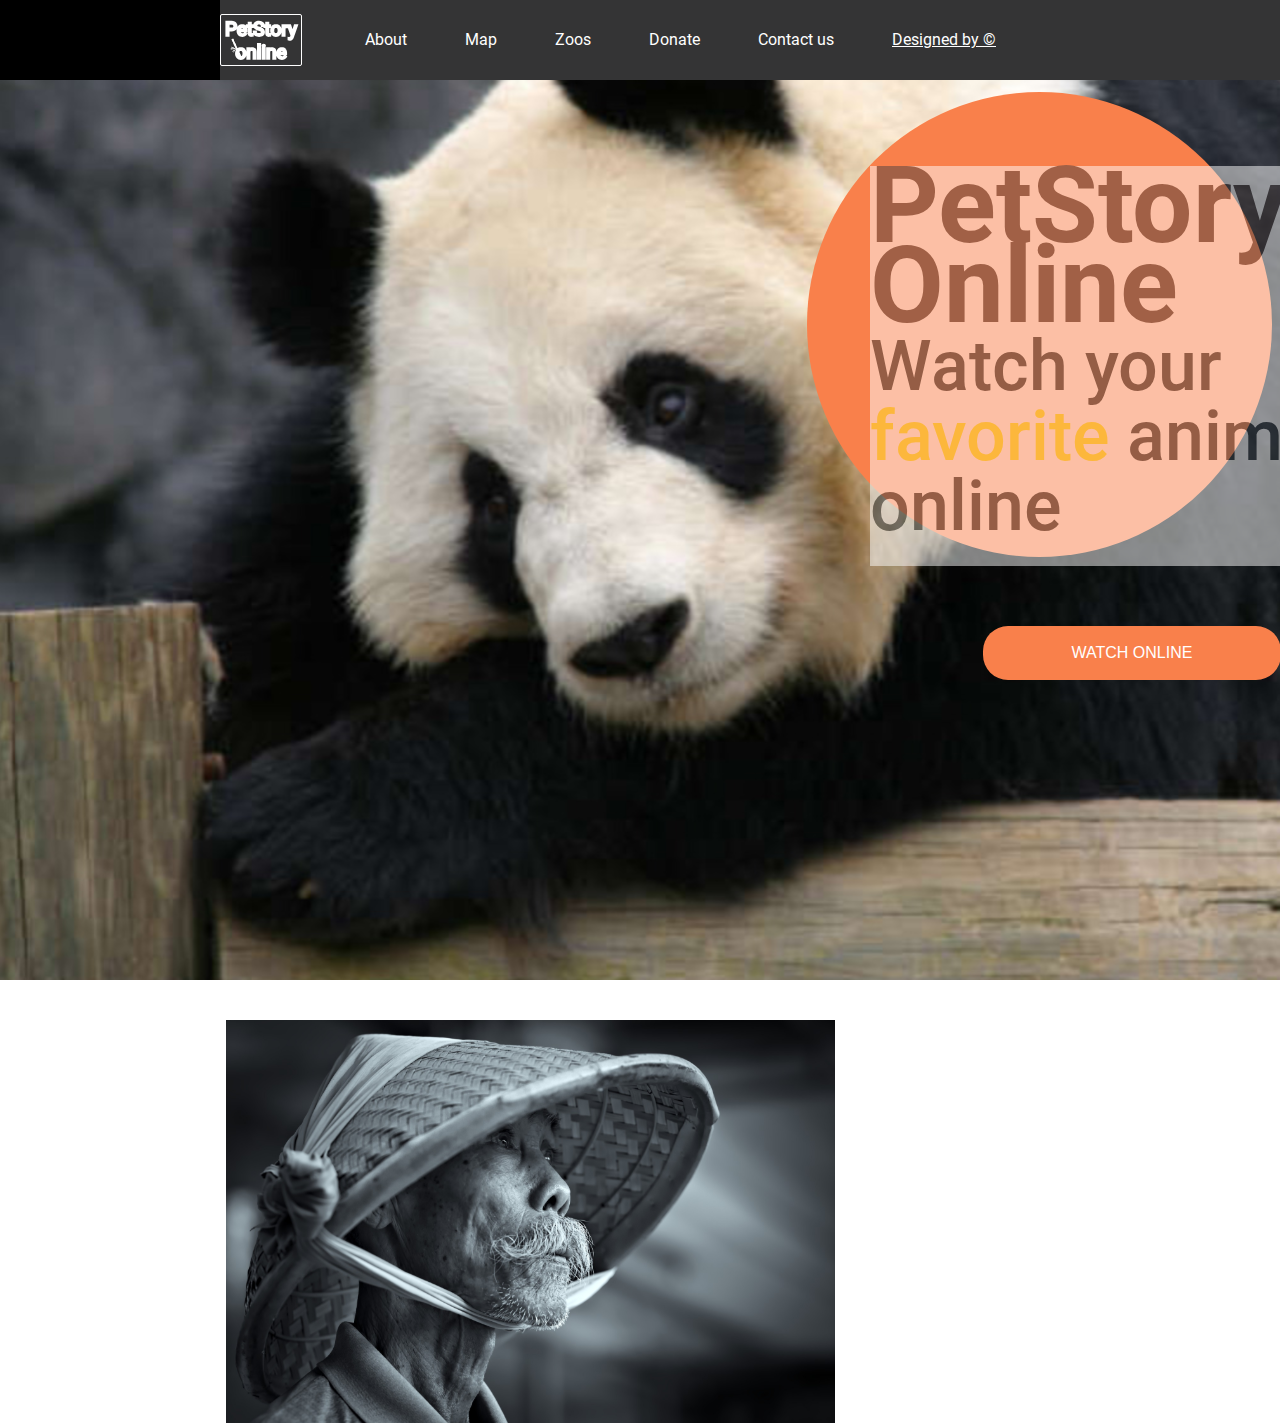
==== pages/main/index.html @ 83e8c162 "init: start new project" ====
<!DOCTYPE html>
<html lang="en">
<head>
    <meta charset="UTF-8">
    <meta http-equiv="X-UA-Compatible" content="IE=edge">
    <meta name="viewport" content="width=device-width, initial-scale=1.0">
    <title>ONLINE-ZOO</title>
    <link rel="stylesheet" href="./style.css">
</head>
<body>
    <header class="header">
        <div class="wrapper">

            <div class="header-wrapper">
                <div class="header-logo">
                    <a href="./" class="header-logo-link">
                        <img src="../../assets/images/logo_header.svg" alt="PetStory logo" class="header-logo-link">
                    </a>
                </div>
    
                <nav class="header-nav">
                    <ul class="header-list">
                        <li class="header-item">
                            <a href="#!" class="header-link">About</a>
                        </li>
                        <li class="header-item">
                            <a href="#!" class="header-link">Map</a>
                        </li>
                        <li class="header-item">
                            <a href="#!" class="header-link">Zoos</a>
                        </li>
                        <li class="header-item">
                            <a href="#!" class="header-link">Donate</a>
                        </li>
                        <li class="header-item">
                            <a href="#!" class="header-link">Contact us</a>
                        </li>
                    </ul>
                </nav>

                <a href="https://www.figma.com" class="header-design">
                    <p>Designed by ©</p>
                </a>
            </div>

        </div>
    </header>

    <main class="main">
        <section class="introduction">
            <div class="wrapper">
                
                <div id="leftcol" class="circle">

                </div>

                <div id="rightcol" class="title-rectangle">
                    <h1 class="introduction-title">
                        PetStory Online
                    </h1>
                    <h2 class="subtitle">Watch your <span class="yellow-text">favorite</span> animal online</h2>
                </div>

                <button class="introduction-button">watсh online</button>
                
            </div>
        </section>

        <section class="section-about">
            <div class="div-about">
                <img src="../../assets/images/bamboo-cap.svg" alt="man in bamboo-cap">
            </div>
        </section>

    </main>
</body>
</html>
---- pages/main/style.css ----
/* http://meyerweb.com/eric/tools/css/reset/
   v2.0-modified | 20110126
   License: none (public domain)
*/

html, body, div, span, applet, object, iframe,
h1, h2, h3, h4, h5, h6, p, blockquote, pre,
a, abbr, acronym, address, big, cite, code,
del, dfn, em, img, ins, kbd, q, s, samp,
small, strike, strong, sub, sup, tt, var,
b, u, i, center,
dl, dt, dd, ol, ul, li,
fieldset, form, label, legend,
table, caption, tbody, tfoot, thead, tr, th, td,
article, aside, canvas, details, embed,
figure, figcaption, footer, header, hgroup,
menu, nav, output, ruby, section, summary,
time, mark, audio, video {
  margin: 0;
	padding: 0;
	border: 0;
	font-size: 100%;
	font: inherit;
	vertical-align: baseline;
}

/* make sure to set some focus styles for accessibility */
:focus {
    outline: 0;
}

/* HTML5 display-role reset for older browsers */
article, aside, details, figcaption, figure,
footer, header, hgroup, menu, nav, section {
	display: block;
}

body {
	line-height: 1;
}

ol, ul {
	list-style: none;
}

blockquote, q {
	quotes: none;
}

blockquote:before, blockquote:after,
q:before, q:after {
	content: '';
	content: none;
}

table {
	border-collapse: collapse;
	border-spacing: 0;
}

input[type=search]::-webkit-search-cancel-button,
input[type=search]::-webkit-search-decoration,
input[type=search]::-webkit-search-results-button,
input[type=search]::-webkit-search-results-decoration {
    -webkit-appearance: none;
    -moz-appearance: none;
}

input[type=search] {
    -webkit-appearance: none;
    -moz-appearance: none;
    -webkit-box-sizing: content-box;
    -moz-box-sizing: content-box;
    box-sizing: content-box;
}

textarea {
    overflow: auto;
    vertical-align: top;
    resize: vertical;
}

/**
 * Correct `inline-block` display not defined in IE 6/7/8/9 and Firefox 3.
 */

audio,
canvas,
video {
    display: inline-block;
    *display: inline;
    *zoom: 1;
    max-width: 100%;
}

/**
 * Prevent modern browsers from displaying `audio` without controls.
 * Remove excess height in iOS 5 devices.
 */

audio:not([controls]) {
    display: none;
    height: 0;
}

/**
 * Address styling not present in IE 7/8/9, Firefox 3, and Safari 4.
 * Known issue: no IE 6 support.
 */

[hidden] {
    display: none;
}

/**
 * 1. Correct text resizing oddly in IE 6/7 when body `font-size` is set using
 *    `em` units.
 * 2. Prevent iOS text size adjust after orientation change, without disabling
 *    user zoom.
 */

html {
    font-size: 100%; /* 1 */
    -webkit-text-size-adjust: 100%; /* 2 */
    -ms-text-size-adjust: 100%; /* 2 */
}

/**
 * Address `outline` inconsistency between Chrome and other browsers.
 */

a:focus {
    outline: thin dotted;
}

/**
 * Improve readability when focused and also mouse hovered in all browsers.
 */

a:active,
a:hover {
    outline: 0;
}

/**
 * 1. Remove border when inside `a` element in IE 6/7/8/9 and Firefox 3.
 * 2. Improve image quality when scaled in IE 7.
 */

img {
    border: 0; /* 1 */
    -ms-interpolation-mode: bicubic; /* 2 */
}

/**
 * Address margin not present in IE 6/7/8/9, Safari 5, and Opera 11.
 */

figure {
    margin: 0;
}

/**
 * Correct margin displayed oddly in IE 6/7.
 */

form {
    margin: 0;
}

/**
 * Define consistent border, margin, and padding.
 */

fieldset {
    border: 1px solid #c0c0c0;
    margin: 0 2px;
    padding: 0.35em 0.625em 0.75em;
}

/**
 * 1. Correct color not being inherited in IE 6/7/8/9.
 * 2. Correct text not wrapping in Firefox 3.
 * 3. Correct alignment displayed oddly in IE 6/7.
 */

legend {
    border: 0; /* 1 */
    padding: 0;
    white-space: normal; /* 2 */
    *margin-left: -7px; /* 3 */
}

/**
 * 1. Correct font size not being inherited in all browsers.
 * 2. Address margins set differently in IE 6/7, Firefox 3+, Safari 5,
 *    and Chrome.
 * 3. Improve appearance and consistency in all browsers.
 */

button,
input,
select,
textarea {
    font-size: 100%; /* 1 */
    margin: 0; /* 2 */
    vertical-align: baseline; /* 3 */
    *vertical-align: middle; /* 3 */
}

/**
 * Address Firefox 3+ setting `line-height` on `input` using `!important` in
 * the UA stylesheet.
 */

button,
input {
    line-height: normal;
}

/**
 * Address inconsistent `text-transform` inheritance for `button` and `select`.
 * All other form control elements do not inherit `text-transform` values.
 * Correct `button` style inheritance in Chrome, Safari 5+, and IE 6+.
 * Correct `select` style inheritance in Firefox 4+ and Opera.
 */

button,
select {
    text-transform: none;
}

/**
 * 1. Avoid the WebKit bug in Android 4.0.* where (2) destroys native `audio`
 *    and `video` controls.
 * 2. Correct inability to style clickable `input` types in iOS.
 * 3. Improve usability and consistency of cursor style between image-type
 *    `input` and others.
 * 4. Remove inner spacing in IE 7 without affecting normal text inputs.
 *    Known issue: inner spacing remains in IE 6.
 */

button,
html input[type="button"], /* 1 */
input[type="reset"],
input[type="submit"] {
    -webkit-appearance: button; /* 2 */
    cursor: pointer; /* 3 */
    *overflow: visible;  /* 4 */
}

/**
 * Re-set default cursor for disabled elements.
 */

button[disabled],
html input[disabled] {
    cursor: default;
}

/**
 * 1. Address box sizing set to content-box in IE 8/9.
 * 2. Remove excess padding in IE 8/9.
 * 3. Remove excess padding in IE 7.
 *    Known issue: excess padding remains in IE 6.
 */

input[type="checkbox"],
input[type="radio"] {
    box-sizing: border-box; /* 1 */
    padding: 0; /* 2 */
    *height: 13px; /* 3 */
    *width: 13px; /* 3 */
}

/**
 * 1. Address `appearance` set to `searchfield` in Safari 5 and Chrome.
 * 2. Address `box-sizing` set to `border-box` in Safari 5 and Chrome
 *    (include `-moz` to future-proof).
 */

input[type="search"] {
    -webkit-appearance: textfield; /* 1 */
    -moz-box-sizing: content-box;
    -webkit-box-sizing: content-box; /* 2 */
    box-sizing: content-box;
}

/**
 * Remove inner padding and search cancel button in Safari 5 and Chrome
 * on OS X.
 */

input[type="search"]::-webkit-search-cancel-button,
input[type="search"]::-webkit-search-decoration {
    -webkit-appearance: none;
}

/**
 * Remove inner padding and border in Firefox 3+.
 */

button::-moz-focus-inner,
input::-moz-focus-inner {
    border: 0;
    padding: 0;
}

/**
 * 1. Remove default vertical scrollbar in IE 6/7/8/9.
 * 2. Improve readability and alignment in all browsers.
 */

textarea {
    overflow: auto; /* 1 */
    vertical-align: top; /* 2 */
}

/**
 * Remove most spacing between table cells.
 */

table {
    border-collapse: collapse;
    border-spacing: 0;
}

html,
button,
input,
select,
textarea {
    color: #222;
}


::-moz-selection {
    background: #b3d4fc;
    text-shadow: none;
}

::selection {
    background: #b3d4fc;
    text-shadow: none;
}

img {
    vertical-align: middle;
}

fieldset {
    border: 0;
    margin: 0;
    padding: 0;
}

textarea {
    resize: vertical;
}

.chromeframe {
    margin: 0.2em 0;
    background: #ccc;
    color: #000;
    padding: 0.2em 0;
}

/* ---------------------------------------------------------------------------------------------------------------------*/

/* roboto-300 - latin */
@font-face {
    font-family: 'Roboto';
    font-style: normal;
    font-weight: 300;
    src: url('../../assets/fonts/roboto-v30-latin-300.eot'); /* IE9 Compat Modes */
    src: local(''),
         url('../../assets/fonts/roboto-v30-latin-300.eot?#iefix') format('embedded-opentype'), /* IE6-IE8 */
         url('../../assets/fonts/roboto-v30-latin-300.woff2') format('woff2'), /* Super Modern Browsers */
         url('../../assets/fonts/roboto-v30-latin-300.woff') format('woff'), /* Modern Browsers */
         url('../../assets/fonts/roboto-v30-latin-300.ttf') format('truetype'), /* Safari, Android, iOS */
         url('../../assets/fonts/roboto-v30-latin-300.svg#Roboto') format('svg'); /* Legacy iOS */
  }
  
  /* roboto-regular - latin */
  @font-face {
    font-family: 'Roboto';
    font-style: normal;
    font-weight: 400;
    src: url('../../assets/fonts/roboto-v30-latin-regular.eot'); /* IE9 Compat Modes */
    src: local(''),
         url('../../assets/fonts/roboto-v30-latin-regular.eot?#iefix') format('embedded-opentype'), /* IE6-IE8 */
         url('../../assets/fonts/roboto-v30-latin-regular.woff2') format('woff2'), /* Super Modern Browsers */
         url('../../assets/fonts/roboto-v30-latin-regular.woff') format('woff'), /* Modern Browsers */
         url('../../assets/fonts/roboto-v30-latin-regular.ttf') format('truetype'), /* Safari, Android, iOS */
         url('../../assets/fonts/roboto-v30-latin-regular.svg#Roboto') format('svg'); /* Legacy iOS */
  }
  
  /* roboto-500 - latin */
  @font-face {
    font-family: 'Roboto';
    font-style: normal;
    font-weight: 500;
    src: url('../../assets/fonts/roboto-v30-latin-500.eot'); /* IE9 Compat Modes */
    src: local(''),
         url('../../assets/fonts/roboto-v30-latin-500.eot?#iefix') format('embedded-opentype'), /* IE6-IE8 */
         url('../../assets/fonts/roboto-v30-latin-500.woff2') format('woff2'), /* Super Modern Browsers */
         url('../../assets/fonts/roboto-v30-latin-500.woff') format('woff'), /* Modern Browsers */
         url('../../assets/fonts/roboto-v30-latin-500.ttf') format('truetype'), /* Safari, Android, iOS */
         url('../../assets/fonts/roboto-v30-latin-500.svg#Roboto') format('svg'); /* Legacy iOS */
  }
  
  /* roboto-700 - latin */
  @font-face {
    font-family: 'Roboto';
    font-style: normal;
    font-weight: 700;
    src: url('../../assets/fonts/roboto-v30-latin-700.eot'); /* IE9 Compat Modes */
    src: local(''),
         url('../../assets/fonts/roboto-v30-latin-700.eot?#iefix') format('embedded-opentype'), /* IE6-IE8 */
         url('../../assets/fonts/roboto-v30-latin-700.woff2') format('woff2'), /* Super Modern Browsers */
         url('../../assets/fonts/roboto-v30-latin-700.woff') format('woff'), /* Modern Browsers */
         url('../../assets/fonts/roboto-v30-latin-700.ttf') format('truetype'), /* Safari, Android, iOS */
         url('../../assets/fonts/roboto-v30-latin-700.svg#Roboto') format('svg'); /* Legacy iOS */
  }
  
html {
    box-sizing: border-box;
    
}

*, *::after, *::before {
    box-sizing:inherit
}

body {
    font-family: 'Roboto';
    font-style: normal;
    font-size: 16px;
    line-height: 1.2;
    font-weight: 400;
    color: #333B41;
    width: 1600px;
}

.wrapper {
    max-width: 1160px;
    margin: 0 auto;
    
}

/* header styles */

header {
    
    width: 1600px;
    background: black;
    /*
    position: fixed; 
    top: 0;
    left: 0;
    width: 100%;
    */ 
}

.header-wrapper {
    background:#343435;
    width: 1160px;
    display: flex;
    flex-wrap: wrap;
    align-items: center;
    justify-content: flex-start;
    height: 80px; 
}

.header-logo {
    padding: 14px 0;
}

.header-nav {
    margin-left: 63px;
}

.header-list {
    display: flex;
    flex-wrap: wrap;
}

.header-item {
    margin-right: 58px;
}

.header-link {
    font-size: 16px;
    line-height: 22.4px;
    color: #FFFFFF;
    text-decoration: none;
}

.header-link:hover, .header-link:active {
    opacity: 0.7;
}

/* ???
.header-logo-link {
    no-repeat 
}
*/

.header-design {
    color:#FFFFFF;  
}

/* section styles */

.introduction {
    height: 100vh;
    background: url(../../assets/images/Giant\ Panda.svg) no-repeat center;
    background-size: cover;
    padding-top: 0;
    margin-bottom: 160px;
}

#leftcol {
    width: 465px;
    height: 465px;
    background: #F9804B;
    position:absolute;
    left: 807px;
    top: 92px;
    /*right: 328px;
    bottom: 223px; */

    border-radius: 50%;
}

#rightcol {
    position: relative;
    height: 400px;
    width: 500.31px;
    left: 650px;
    top: 86px;
    /*right: -18.31px;
    bottom: -9px; */
    border-radius: nullpx;
    background: white;
    margin-bottom: 60px;
    opacity: 0.5;

}

.introduction-title {
    max-width: 500px;
    max-height: 400px;
    padding-left: auto;
    padding-right: auto;
    font-weight: 700;
    font-size: 106.5px;
    line-height: 79.87px;
    align-content: right;
    margin-bottom: 5px;
    color: #4b4242;

} 

.subtitle {
    
    font-weight: 500;
    font-size: 70px;
    line-height: 1;
    /*text-align: center;*/
}

.yellow-text {
    color: #FFEE2E;
}

.introduction-button {
    width: 298px;
    height: 54px;
    
    background: #F9804B;
    border-radius: 25px;
    text-transform: uppercase;
    color:#FFFFFF;
    font-size: 16px;
    font-weight: 500px;
    border: 0;
    position:absolute;
    left: 983px;
    top: 626px;
}

/* section2 style*/

.div-about {
    position: absolute;
    left: 226px;
    top: 1020px;
    width: 1161px;
    height: 403px;

}
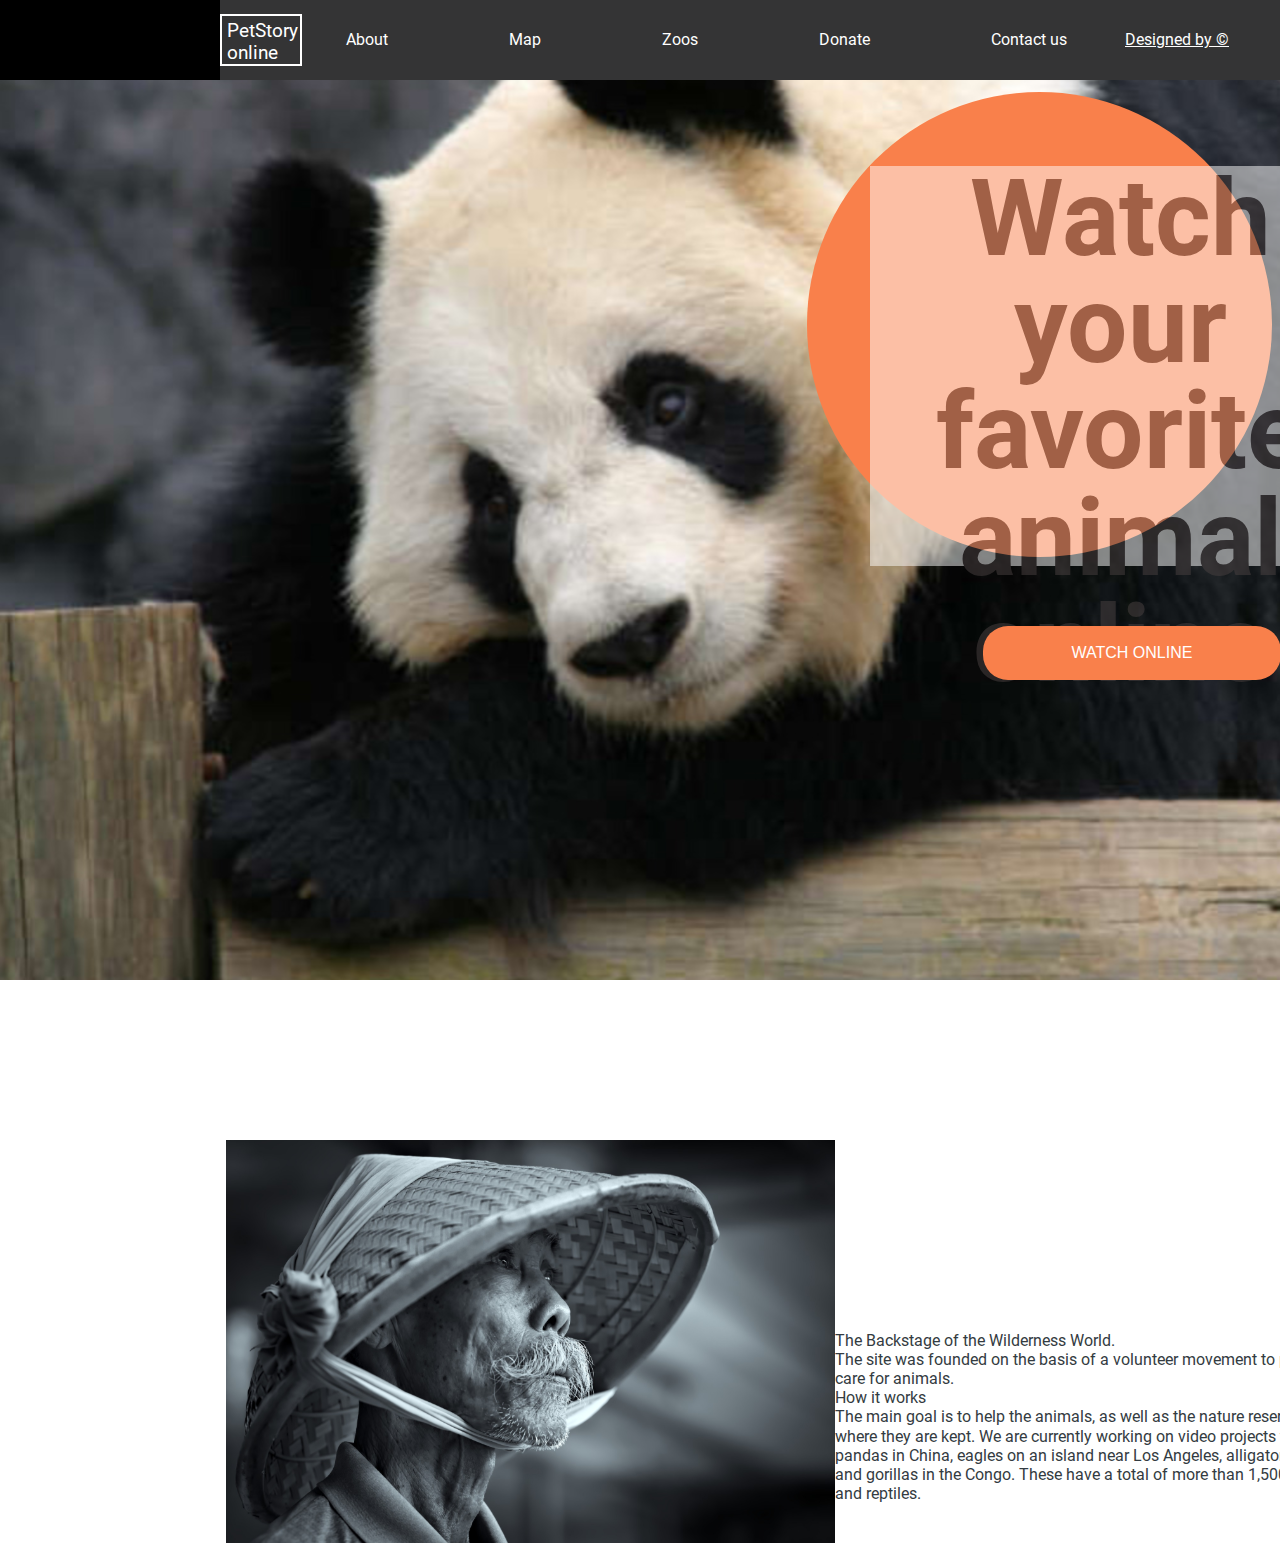
==== commit b2e98958: "feat: add page" ====
--- a/pages/main/index.html
+++ b/pages/main/index.html
@@ -13,9 +13,7 @@
 
             <div class="header-wrapper">
                 <div class="header-logo">
-                    <a href="./" class="header-logo-link">
-                        <img src="../../assets/images/logo_header.svg" alt="PetStory logo" class="header-logo-link">
-                    </a>
+                    <h1 class="header-logo-h1">PetStory online</h1>
                 </div>
     
                 <nav class="header-nav">
@@ -55,10 +53,8 @@
                 </div>
 
                 <div id="rightcol" class="title-rectangle">
-                    <h1 class="introduction-title">
-                        PetStory Online
-                    </h1>
-                    <h2 class="subtitle">Watch your <span class="yellow-text">favorite</span> animal online</h2>
+                    <h2 class="introduction-title subtitle">Watch your <span class="yellow-text">favorite</span> animal online
+                    </h2>                  
                 </div>
 
                 <button class="introduction-button">watсh online</button>
@@ -66,9 +62,23 @@
             </div>
         </section>
 
-        <section class="section-about">
-            <div class="div-about">
-                <img src="../../assets/images/bamboo-cap.svg" alt="man in bamboo-cap">
+        <section class="about-section">
+            <div class="about-div">
+                <table class="about-table">
+                    <tr>
+                        <td>
+                            <img src="../../assets/images/bamboo-cap.svg" alt="man in bamboo-cap"></td>
+                        <td>
+                            <h2>The Backstage of the Wilderness World.</h2>
+                            <p>The site was founded on the basis of a volunteer movement to protect and care for animals.</p>
+                            <p class="about-subtitle">How it works </p>
+                            <p>The main goal is to help the animals, as well as the nature reserves and zoos where they are kept. We are currently working on video projects targeting pandas in China, eagles on an island near Los Angeles, alligators in Florida and gorillas in the Congo. These have a total of more than 1,500 mammals and reptiles.</p>
+                        </td>
+                    </tr>
+                </table>
+
+                
+
             </div>
         </section>
 
--- a/pages/main/style.css
+++ b/pages/main/style.css
@@ -473,7 +473,32 @@
 }
 
 .header-logo {
-    padding: 14px 0;
+    position:absolute;
+    left:220px;
+    top: 14px;
+    width: 82px;
+    height: 52px;
+    radius: 2px;
+    /*padding: 14px 0;*/
+    border: 1px;
+    border-width:2px;
+    border-style:solid;
+    border-color: white;
+    /*margin-top: 14px;
+    margin-bottom: 14px; */
+    /*margin-right: 63px; */
+    
+}
+
+.header-logo-h1 {
+    font-style: regular;
+    font-size: 19.01px;
+    line-height: 23px;
+    line-height: 120%;
+    align: center;
+    vertical-align: top;
+    padding: 3.55px 4.75px;
+    color:#FFFFFF;
 }
 
 .header-nav {
@@ -483,9 +508,11 @@
 .header-list {
     display: flex;
     flex-wrap: wrap;
+    justify-content: flex-start;
 }
 
 .header-item {
+    margin-left: 63px;
     margin-right: 58px;
 }
 
@@ -564,11 +591,10 @@
 
 .subtitle {
     
-    font-weight: 500;
-    font-size: 70px;
     line-height: 1;
-    /*text-align: center;*/
-}
+    text-align: center; 
+} 
+*/    
 
 .yellow-text {
     color: #FFEE2E;
@@ -590,15 +616,19 @@
     top: 626px;
 }
 
+.introduction-button:hover, .introduction-button:focus {
+    opacity: 0.7;
+}
 /* section2 style*/
 
-.div-about {
-    position: absolute;
+.about-div {
+    /*position: absolute;
     left: 226px;
-    top: 1020px;
+    top: 940px; */
     width: 1161px;
     height: 403px;
-
-}
-
-
+    margin-left: 226px;
+
+}
+
+
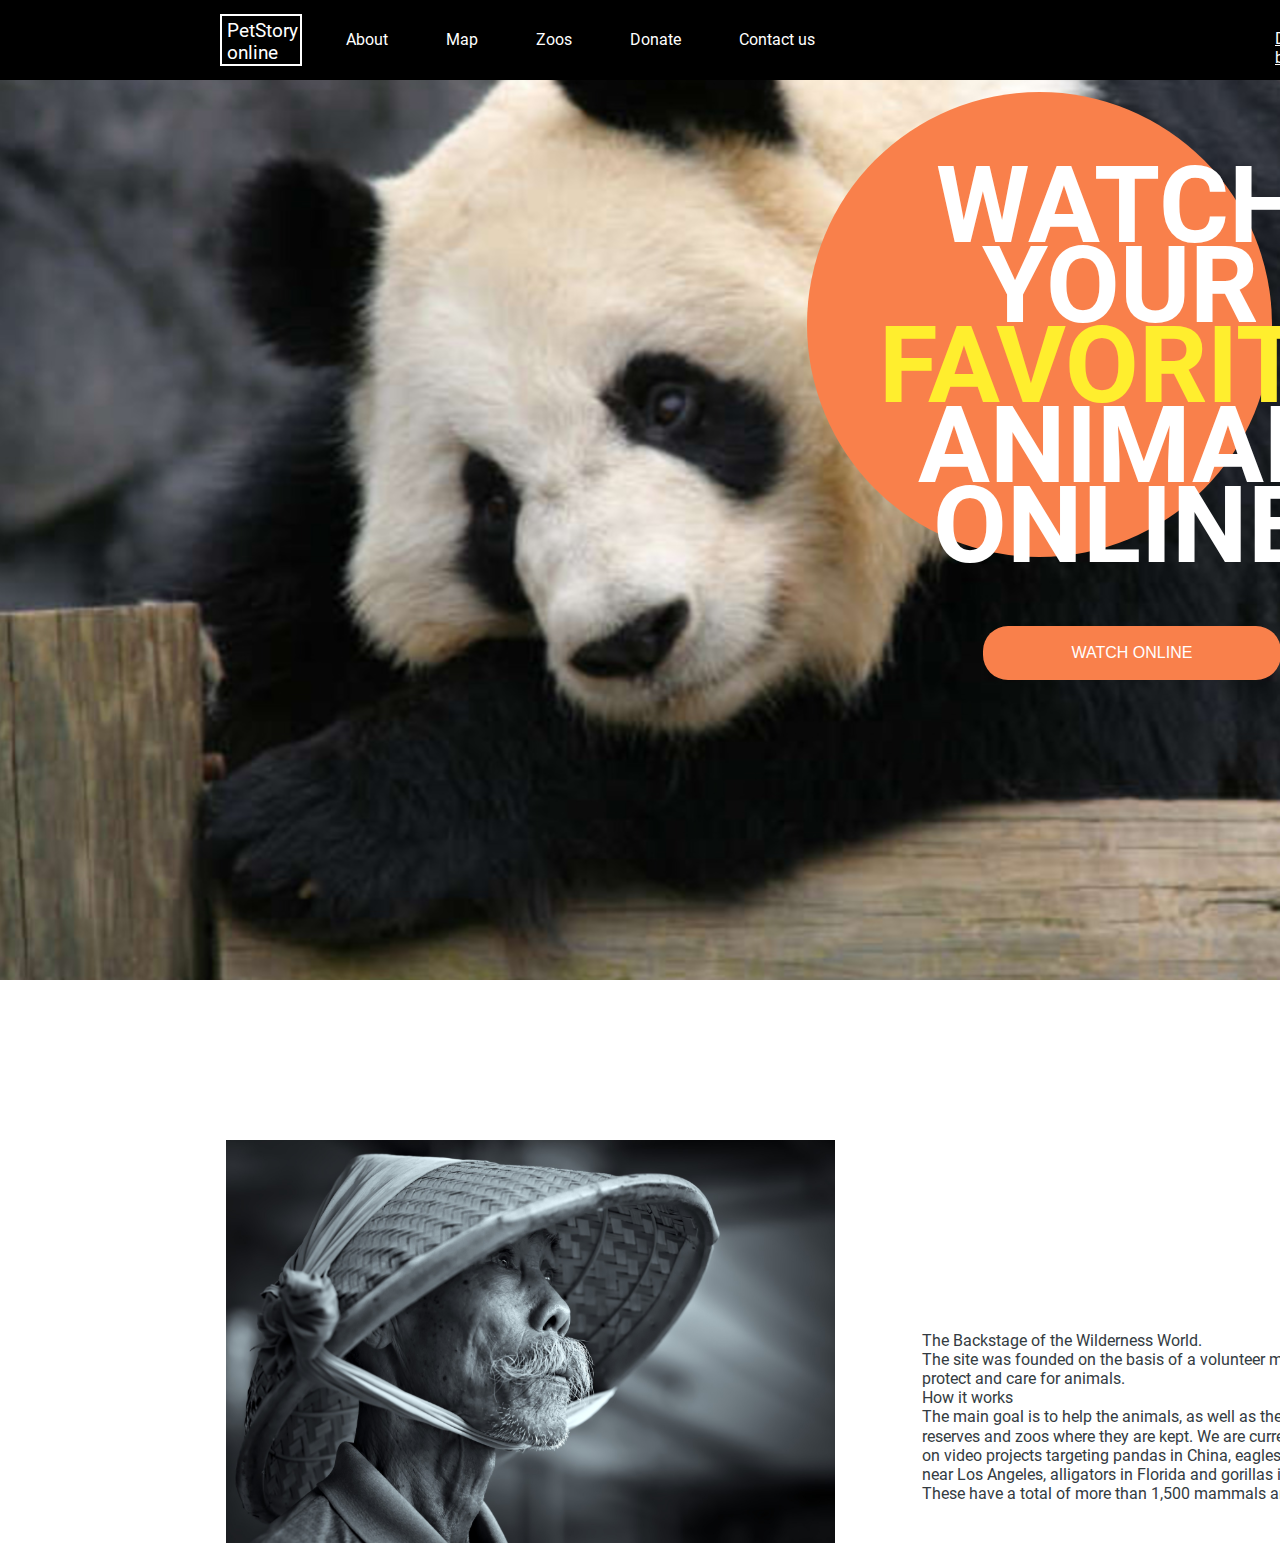
==== commit f558732a: "feat: add new sections, footer" ====
--- a/pages/main/index.html
+++ b/pages/main/index.html
@@ -45,7 +45,7 @@
     </header>
 
     <main class="main">
-        <section class="introduction">
+        <section class="section-first">
             <div class="wrapper">
                 
                 <div id="leftcol" class="circle">
@@ -62,12 +62,14 @@
             </div>
         </section>
 
-        <section class="about-section">
-            <div class="about-div">
+        <section class="section-second">
+            <div class="div-section-second">
                 <table class="about-table">
                     <tr>
                         <td>
-                            <img src="../../assets/images/bamboo-cap.svg" alt="man in bamboo-cap"></td>
+                            <img src="../../assets/images/bamboo-cap.svg" alt="man in bamboo-cap">
+                        </td>
+                        <td class="spacer"></td>
                         <td>
                             <h2>The Backstage of the Wilderness World.</h2>
                             <p>The site was founded on the basis of a volunteer movement to protect and care for animals.</p>
@@ -82,6 +84,21 @@
             </div>
         </section>
 
+        <section class="section-third">
+            <div></div>
+        </section>
+
+        <section class="section-forth">
+            <div></div>
+        </section>
+
+        <section class="section-fifth">
+            <div></div>
+        </section>
+
     </main>
+    <footer>
+
+    </footer>
 </body>
 </html>--- a/pages/main/style.css
+++ b/pages/main/style.css
@@ -463,7 +463,7 @@
 }
 
 .header-wrapper {
-    background:#343435;
+    /*background:#343435;*/
     width: 1160px;
     display: flex;
     flex-wrap: wrap;
@@ -486,8 +486,7 @@
     border-color: white;
     /*margin-top: 14px;
     margin-bottom: 14px; */
-    /*margin-right: 63px; */
-    
+    margin-right: 63px;   
 }
 
 .header-logo-h1 {
@@ -499,6 +498,7 @@
     vertical-align: top;
     padding: 3.55px 4.75px;
     color:#FFFFFF;
+    
 }
 
 .header-nav {
@@ -512,9 +512,15 @@
 }
 
 .header-item {
+    /*margin-left: 63px;*/
+    margin-right: 58px;
+}
+
+.header-item:first-child{
     margin-left: 63px;
-    margin-right: 58px;
-}
+    
+}
+
 
 .header-link {
     font-size: 16px;
@@ -534,12 +540,15 @@
 */
 
 .header-design {
+    position:absolute;
+    left: 1275px;
+    top: 29px;
     color:#FFFFFF;  
 }
 
 /* section styles */
 
-.introduction {
+.section-first {
     height: 100vh;
     background: url(../../assets/images/Giant\ Panda.svg) no-repeat center;
     background-size: cover;
@@ -571,7 +580,7 @@
     border-radius: nullpx;
     background: white;
     margin-bottom: 60px;
-    opacity: 0.5;
+    background-color: transparent;
 
 }
 
@@ -585,16 +594,11 @@
     line-height: 79.87px;
     align-content: right;
     margin-bottom: 5px;
-    color: #4b4242;
-
-} 
-
-.subtitle {
-    
-    line-height: 1;
-    text-align: center; 
-} 
-*/    
+    color: #FFFFFF;
+    text-align: center;
+    text-transform: uppercase;
+
+}    
 
 .yellow-text {
     color: #FFEE2E;
@@ -621,7 +625,7 @@
 }
 /* section2 style*/
 
-.about-div {
+.div-section-second {
     /*position: absolute;
     left: 226px;
     top: 940px; */
@@ -631,4 +635,8 @@
 
 }
 
-
+.spacer {
+    width: 87px;
+}
+
+
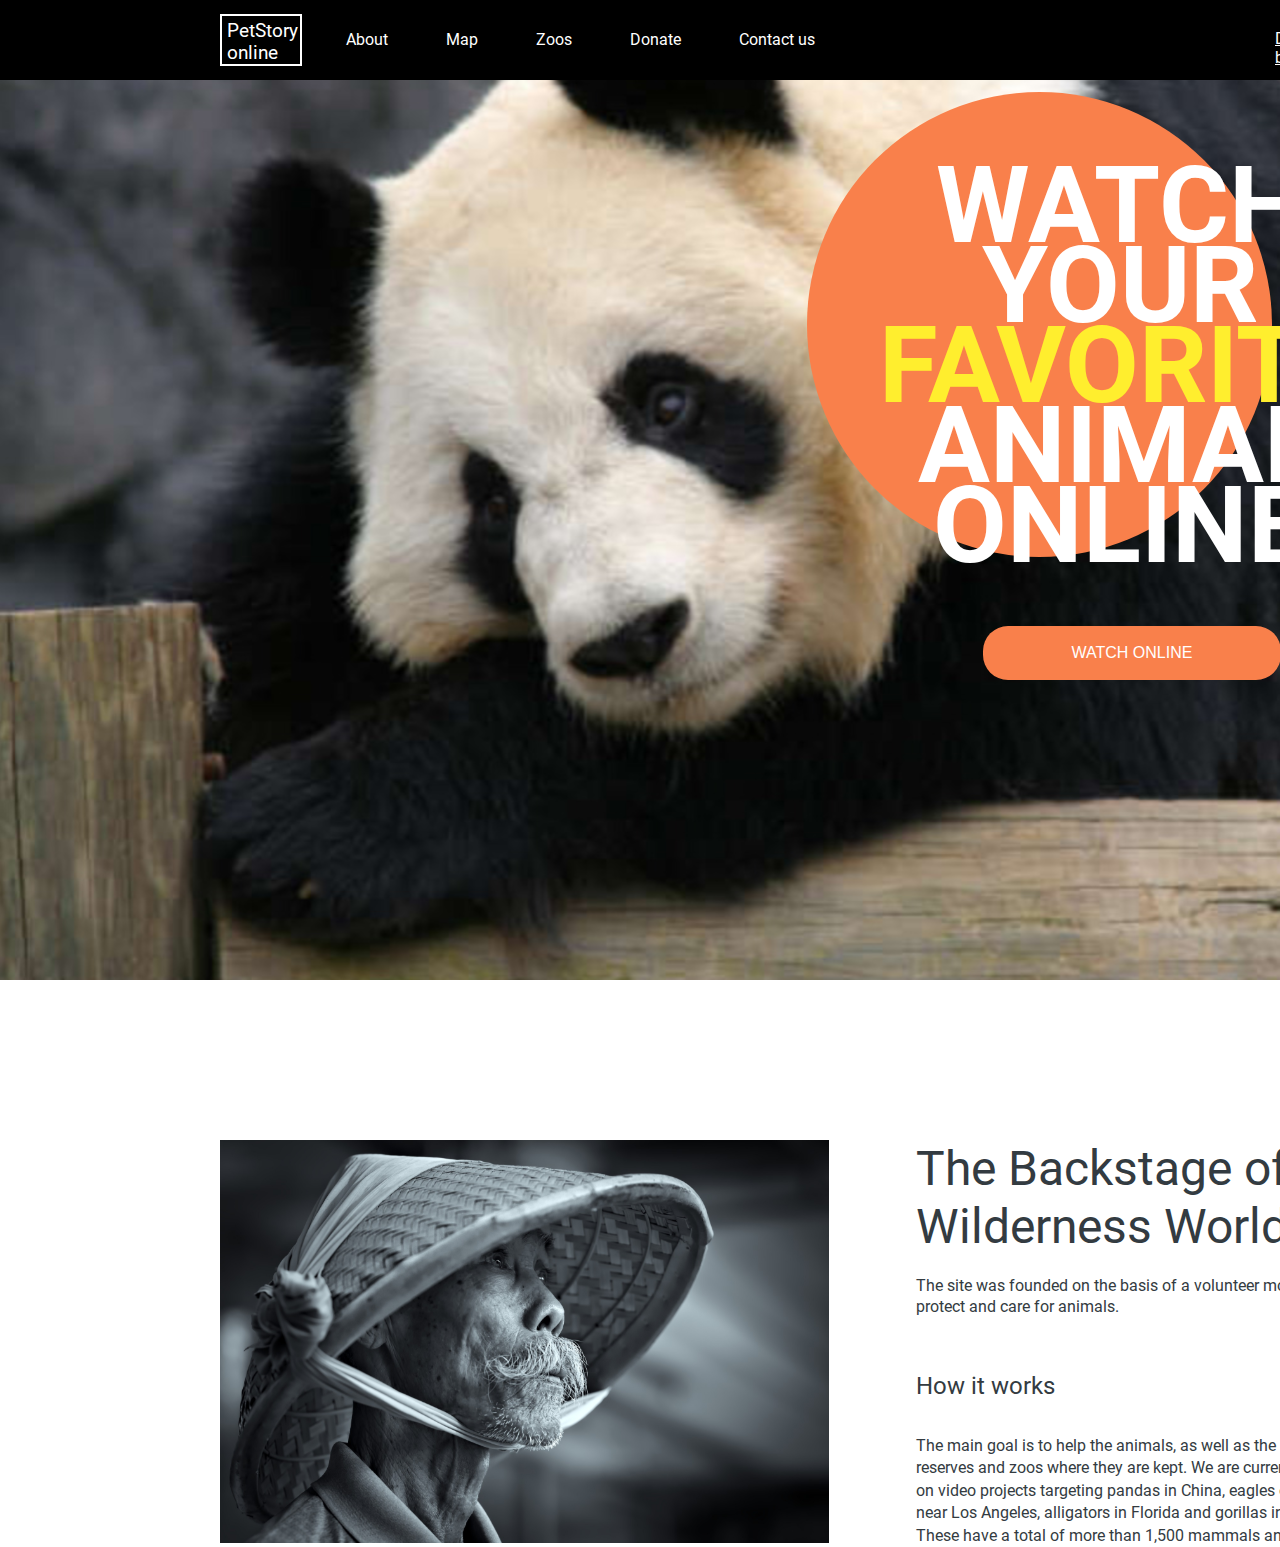
==== commit 73902bde: "feat: add section second" ====
--- a/pages/main/index.html
+++ b/pages/main/index.html
@@ -8,6 +8,7 @@
     <link rel="stylesheet" href="./style.css">
 </head>
 <body>
+    <!--header start-->
     <header class="header">
         <div class="wrapper">
 
@@ -45,6 +46,7 @@
     </header>
 
     <main class="main">
+        <!--section-first-->
         <section class="section-first">
             <div class="wrapper">
                 
@@ -61,26 +63,29 @@
                 
             </div>
         </section>
-
+        
+        <!--section-second-->
         <section class="section-second">
-            <div class="div-section-second">
-                <table class="about-table">
-                    <tr>
-                        <td>
-                            <img src="../../assets/images/bamboo-cap.svg" alt="man in bamboo-cap">
-                        </td>
-                        <td class="spacer"></td>
-                        <td>
+            <div class="wrapper">
+                <div class="wrapper-section-second">
+                    <div class="column-first">
+                        <img src="../../assets/images/bamboo-cap.svg" alt="man in cap">
+                    </div>
+                    <div class="column-second">
+                        <div class="subtitle1">
                             <h2>The Backstage of the Wilderness World.</h2>
+                        </div>
+                        <div class="text1">
                             <p>The site was founded on the basis of a volunteer movement to protect and care for animals.</p>
-                            <p class="about-subtitle">How it works </p>
+                        </div>
+                        <div class="subtitle2">
+                            <h3>How it works </h3>
+                        </div>
+                        <div class="text2">
                             <p>The main goal is to help the animals, as well as the nature reserves and zoos where they are kept. We are currently working on video projects targeting pandas in China, eagles on an island near Los Angeles, alligators in Florida and gorillas in the Congo. These have a total of more than 1,500 mammals and reptiles.</p>
-                        </td>
-                    </tr>
-                </table>
-
-                
-
+                        </div>
+                    </div>
+                </div>
             </div>
         </section>
 
--- a/pages/main/style.css
+++ b/pages/main/style.css
@@ -433,6 +433,8 @@
 }
 
 body {
+    max-width: 1600px;
+    
     font-family: 'Roboto';
     font-style: normal;
     font-size: 16px;
@@ -442,17 +444,20 @@
     width: 1600px;
 }
 
+img {
+    max-width: 100%;
+    height:auto;
+}
+
 .wrapper {
     max-width: 1160px;
     margin: 0 auto;
-    
 }
 
 /* header styles */
 
 header {
-    
-    width: 1600px;
+    /*width: 1600px;*/
     background: black;
     /*
     position: fixed; 
@@ -623,20 +628,60 @@
 .introduction-button:hover, .introduction-button:focus {
     opacity: 0.7;
 }
-/* section2 style*/
-
-.div-section-second {
-    /*position: absolute;
-    left: 226px;
-    top: 940px; */
-    width: 1161px;
+
+/* section-second style*/
+
+.wrapper-section-second {
+    max-width: 1161px;
+    margin: 0 auto;
     height: 403px;
-    margin-left: 226px;
-
-}
-
-.spacer {
-    width: 87px;
-}
-
-
+    display: grid;
+    grid-template-columns: repeat(2, 1fr);
+    grid-column-gap: 87px;
+
+}
+
+.column-first {
+    width: 609px;
+    height: 403px;
+}
+/*
+.column-second {
+       
+}*/
+
+.subtitle1 {
+    width: 465px;
+    height: 116px;
+    font-size: 48px;
+    line-height: 57.6px;
+    padding-top: 0;
+    margin-bottom: 20px;
+}
+
+.text1 {
+    width: 465px;
+    height: 42px;
+    font-size: 16px;
+    line-height: 20.8px; 
+    margin-bottom: 54px;
+}
+
+.subtitle2 {
+    width: 217px;
+    height: 29px;
+    font-size: 24px;
+    line-height: 28.8px;
+    margin-bottom: 34px;
+}
+
+.text2 {
+    width: 465px;
+    height: 105px;
+    font-size: 16px;
+    line-height: 22px; 
+    line-height: 140%;
+    align: left;
+    vertical-align: top;
+    margin-bottom: 3px;
+}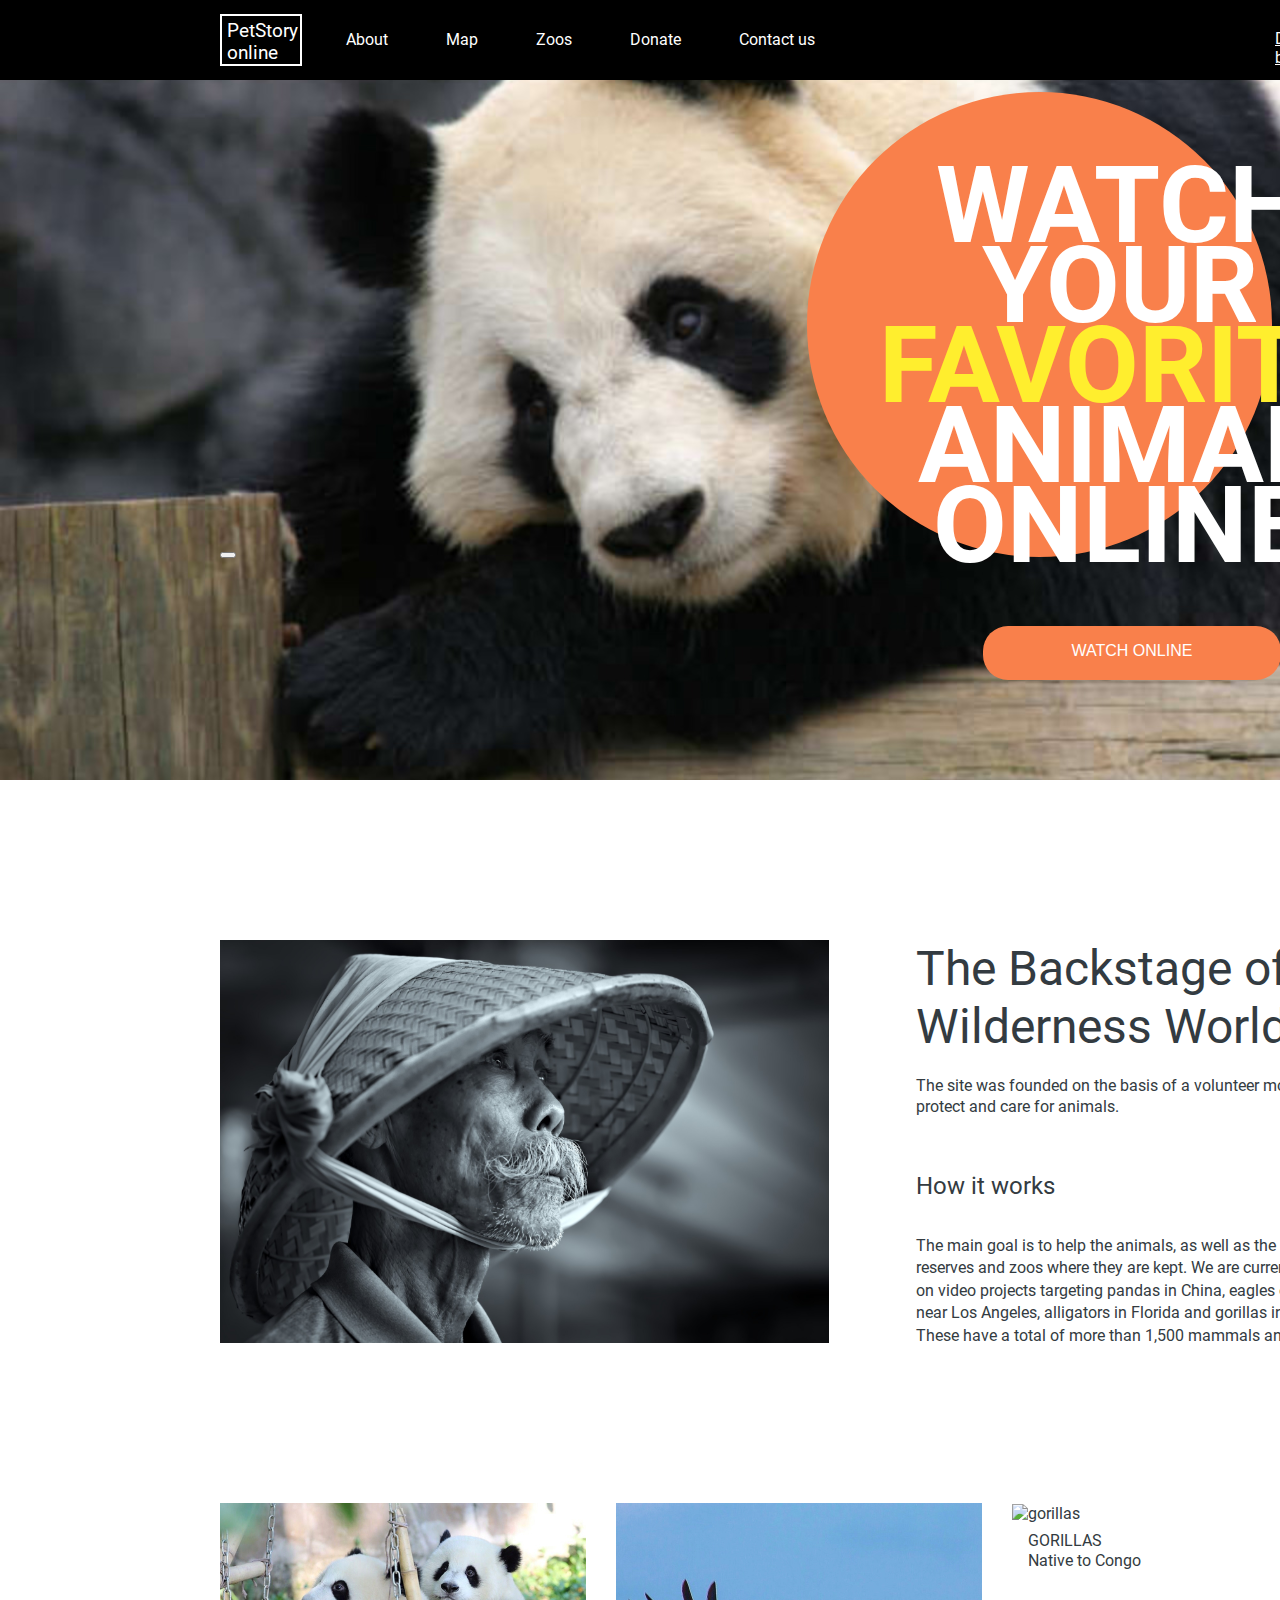
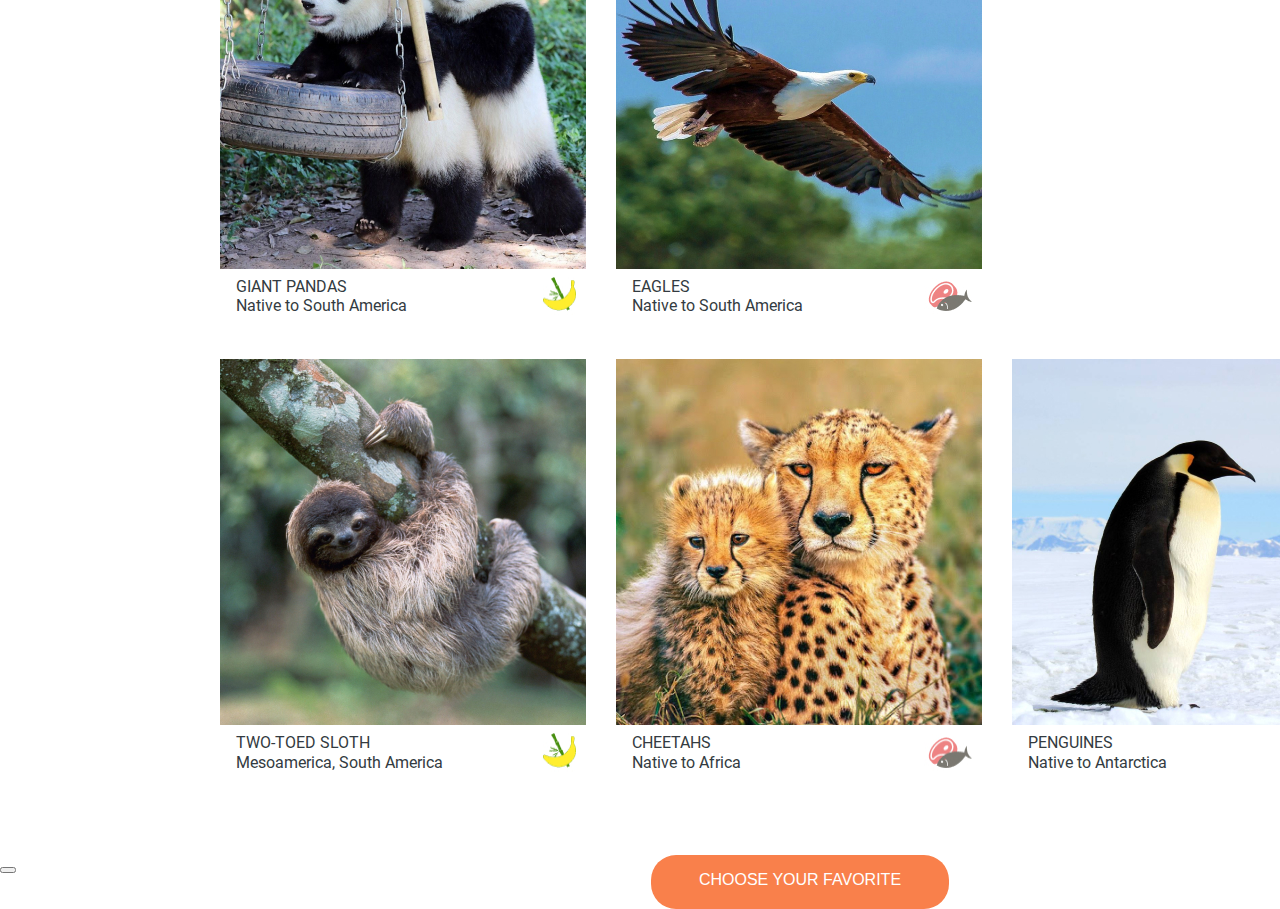
==== commit c7675363: "feat: add sectionthird" ====
--- a/pages/main/index.html
+++ b/pages/main/index.html
@@ -58,8 +58,16 @@
                     <h2 class="introduction-title subtitle">Watch your <span class="yellow-text">favorite</span> animal online
                     </h2>                  
                 </div>
+                <button>
+                    <div class="button-common button-first">
+                        <div class="button-inner">
+                            <p class="button-text-section-first">watсh online</p>
+                        </div>    
+                    </div>
+                </button>
 
-                <button class="introduction-button">watсh online</button>
+                
+                
                 
             </div>
         </section>
@@ -79,7 +87,7 @@
                             <p>The site was founded on the basis of a volunteer movement to protect and care for animals.</p>
                         </div>
                         <div class="subtitle2">
-                            <h3>How it works </h3>
+                            <h3>How it works</h3>
                         </div>
                         <div class="text2">
                             <p>The main goal is to help the animals, as well as the nature reserves and zoos where they are kept. We are currently working on video projects targeting pandas in China, eagles on an island near Los Angeles, alligators in Florida and gorillas in the Congo. These have a total of more than 1,500 mammals and reptiles.</p>
@@ -90,8 +98,84 @@
         </section>
 
         <section class="section-third">
-            <div></div>
+            <div class="pets">
+                <div class="pets-cards">
+                    <figure>
+                        <img src="../../assets/images/foto-card1-pandas.jpg" alt="2 pandas">
+                        <div class="description">
+                            <figcaption>
+                                <p class="pet-name">GIANT PANDAS</p>
+                                <p class="pet-location">Native to South America</p>
+                            </figcaption>  
+                            <img src="../../assets/icons/banana-bamboo_icon.jpg" alt="banana-bamboo">
+                        </div>   
+                    </figure>
+
+                    <figure>
+                        <img src="../../assets/images/foto-card2-eagle.jpg" alt="eagle">
+                        <div class="description">
+                            <figcaption>
+                                <p class="pet-name">EAGLES</p>
+                                <p class="pet-location">Native to South America</p>
+                            </figcaption>
+                            <img src="../../assets/icons/meet-fish_icon.jpg" alt="meet-fish">
+                        </div>                       
+                    </figure>
+
+                    <figure>
+                        <img src="../../assets/images/foto-card3-gorillas.svg" alt="gorillas">
+                        <div class="description">
+                            <figcaption>
+                                <p class="pet-name">GORILLAS</p>
+                                <p class="pet-location">Native to Congo</p>
+                            </figcaption>
+                            <img src="../../assets/icons/banana-bamboo_icon.jpg" alt="banana-bamboo">
+                        </div>                        
+                    </figure>
+
+                    <figure>
+                        <img src="../../assets/images/foto-card4-two toed sloth.jpg" alt="two toed sloth">
+                        <div class="description">
+                            <figcaption>
+                                <p class="pet-name">TWO-TOED SLOTH</p>
+                                <p class="pet-location">Mesoamerica, South America</p>
+                            </figcaption>
+                            <img src="../../assets/icons/banana-bamboo_icon.jpg" alt="banana-bamboo">
+                        </div>                        
+                    </figure>
+
+                    <figure>
+                        <img src="../../assets/images/foto-card5-cheetahs.jpg" alt="cheetahs">
+                        <div class="description">
+                            <figcaption>
+                                <p class="pet-name">CHEETAHS</p>
+                                <p class="pet-location">Native to Africa</p>
+                            </figcaption>
+                            <img src="../../assets/icons/meet-fish_icon.jpg" alt="meet-fish">
+                        </div>                        
+                    </figure>
+
+                    <figure>
+                        <img src="../../assets/images/foto-card6-penguin.jpg" alt="penguin">
+                        <div class="description">
+                            <figcaption>
+                                <p class="pet-name">PENGUINES</p>
+                                <p class="pet-location">Native to Antarctica</p>
+                            </figcaption>
+                            <img src="../../assets/icons/meet-fish_icon.jpg" alt="meet-fish">
+                        </div>                        
+                    </figure>
+                </div>           
+            </div>
         </section>
+
+        <button>
+            <div class="button-common button-second">
+                <div class="button-inner">
+                    <p class="button-text-section-third">choose your favorite</p>
+                </div>    
+            </div>
+        </button>
 
         <section class="section-forth">
             <div></div>
--- a/pages/main/style.css
+++ b/pages/main/style.css
@@ -554,7 +554,7 @@
 /* section styles */
 
 .section-first {
-    height: 100vh;
+    height: 700px;
     background: url(../../assets/images/Giant\ Panda.svg) no-repeat center;
     background-size: cover;
     padding-top: 0;
@@ -609,7 +609,7 @@
     color: #FFEE2E;
 }
 
-.introduction-button {
+.button-common {
     width: 298px;
     height: 54px;
     
@@ -620,9 +620,16 @@
     font-size: 16px;
     font-weight: 500px;
     border: 0;
+}
+
+.button-first {
     position:absolute;
     left: 983px;
     top: 626px;
+}
+
+.button-inner {
+    margin: 16px 5px 1px;
 }
 
 .introduction-button:hover, .introduction-button:focus {
@@ -637,7 +644,7 @@
     height: 403px;
     display: grid;
     grid-template-columns: repeat(2, 1fr);
-    grid-column-gap: 87px;
+    grid-column-gap: 87px;margin-bottom: 160px;
 
 }
 
@@ -684,4 +691,36 @@
     align: left;
     vertical-align: top;
     margin-bottom: 3px;
+}
+
+/* Pets styles */
+
+.section-third {
+    max-width: 1158px;
+    height: 872px;
+    margin-left: 220px;
+    margin-right: 222px;
+    margin-bottom: 80px;
+}
+
+.pets-cards {
+    max-width: 1158px;
+    height: 872px;
+
+    display: grid;
+    grid-template-columns: repeat(3, 1fr);
+    grid-gap:30px;
+}
+
+.description {
+    display: flex;
+    flex-direction: row;
+    justify-content: space-between;
+    margin: 8px 10px 14px 16px;
+}
+
+.button-second {
+    position:absolute;
+    left: 651px;
+    top: 2455px;
 }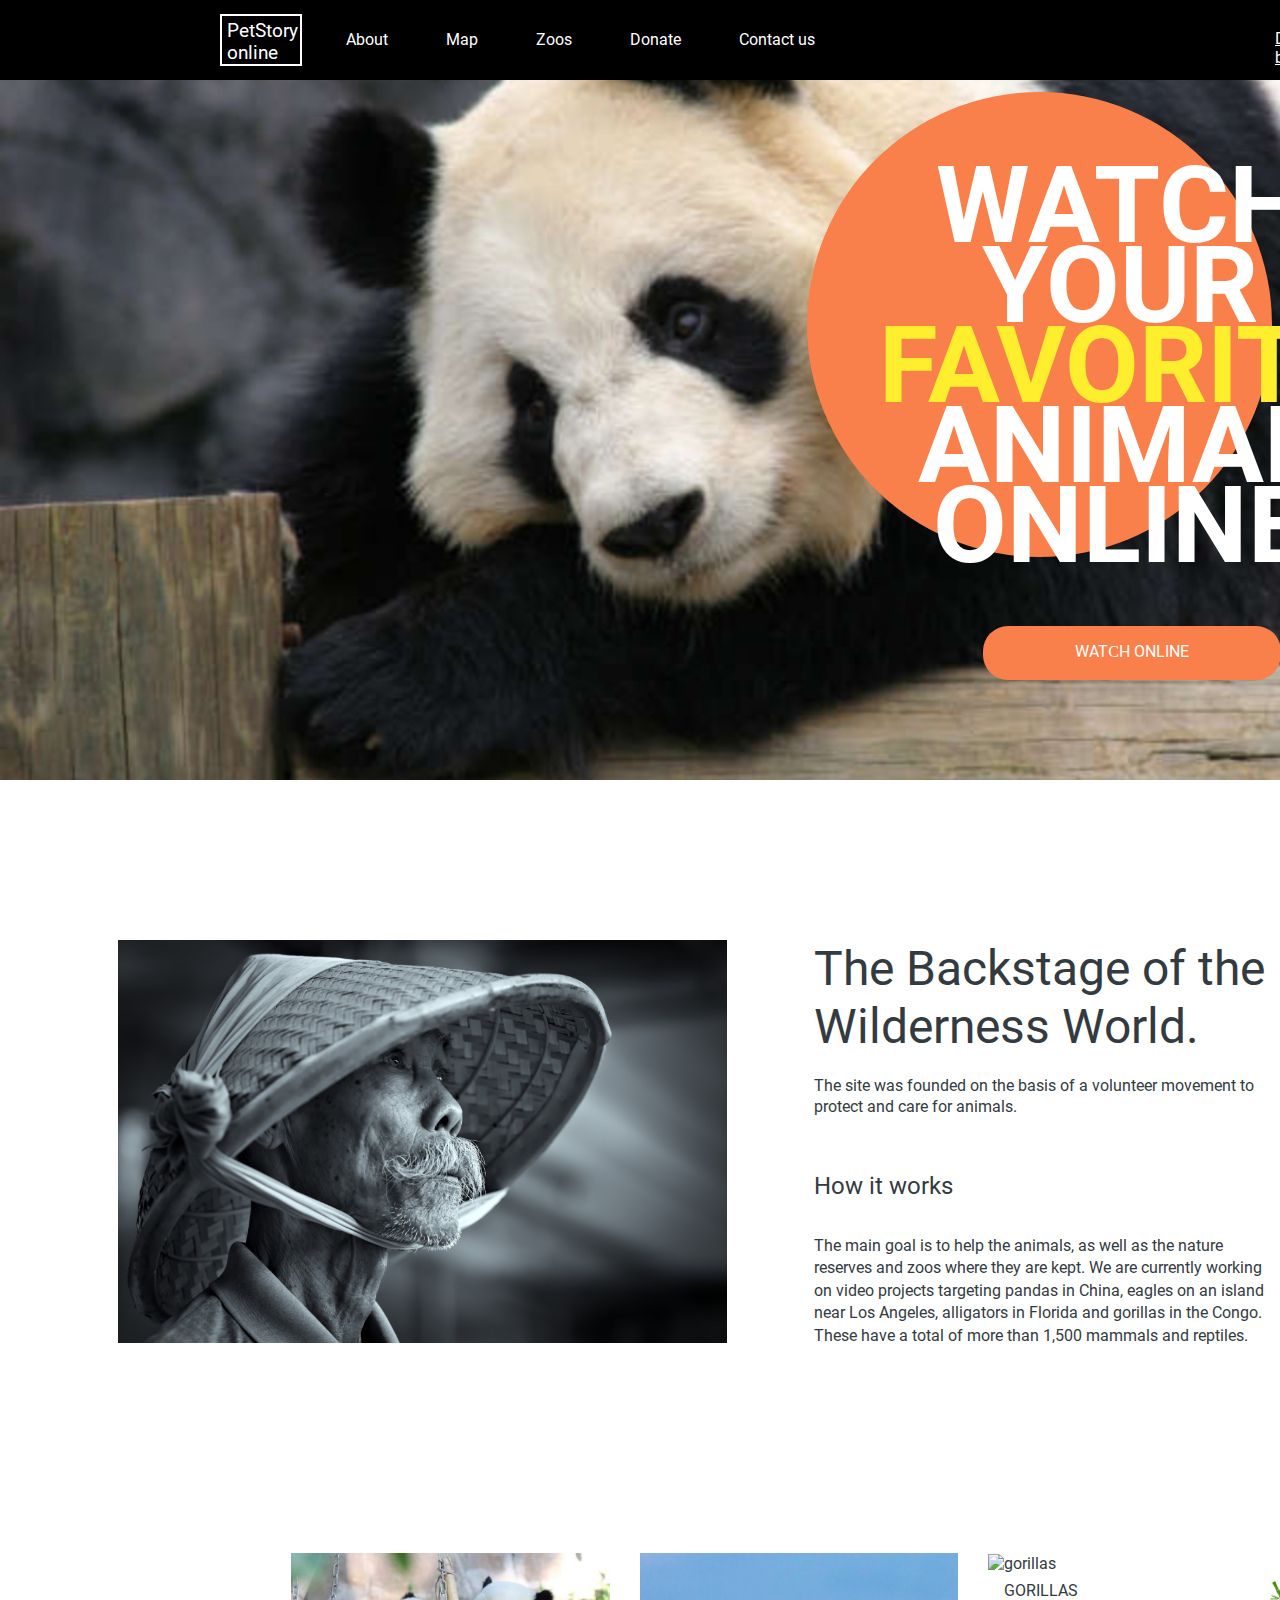
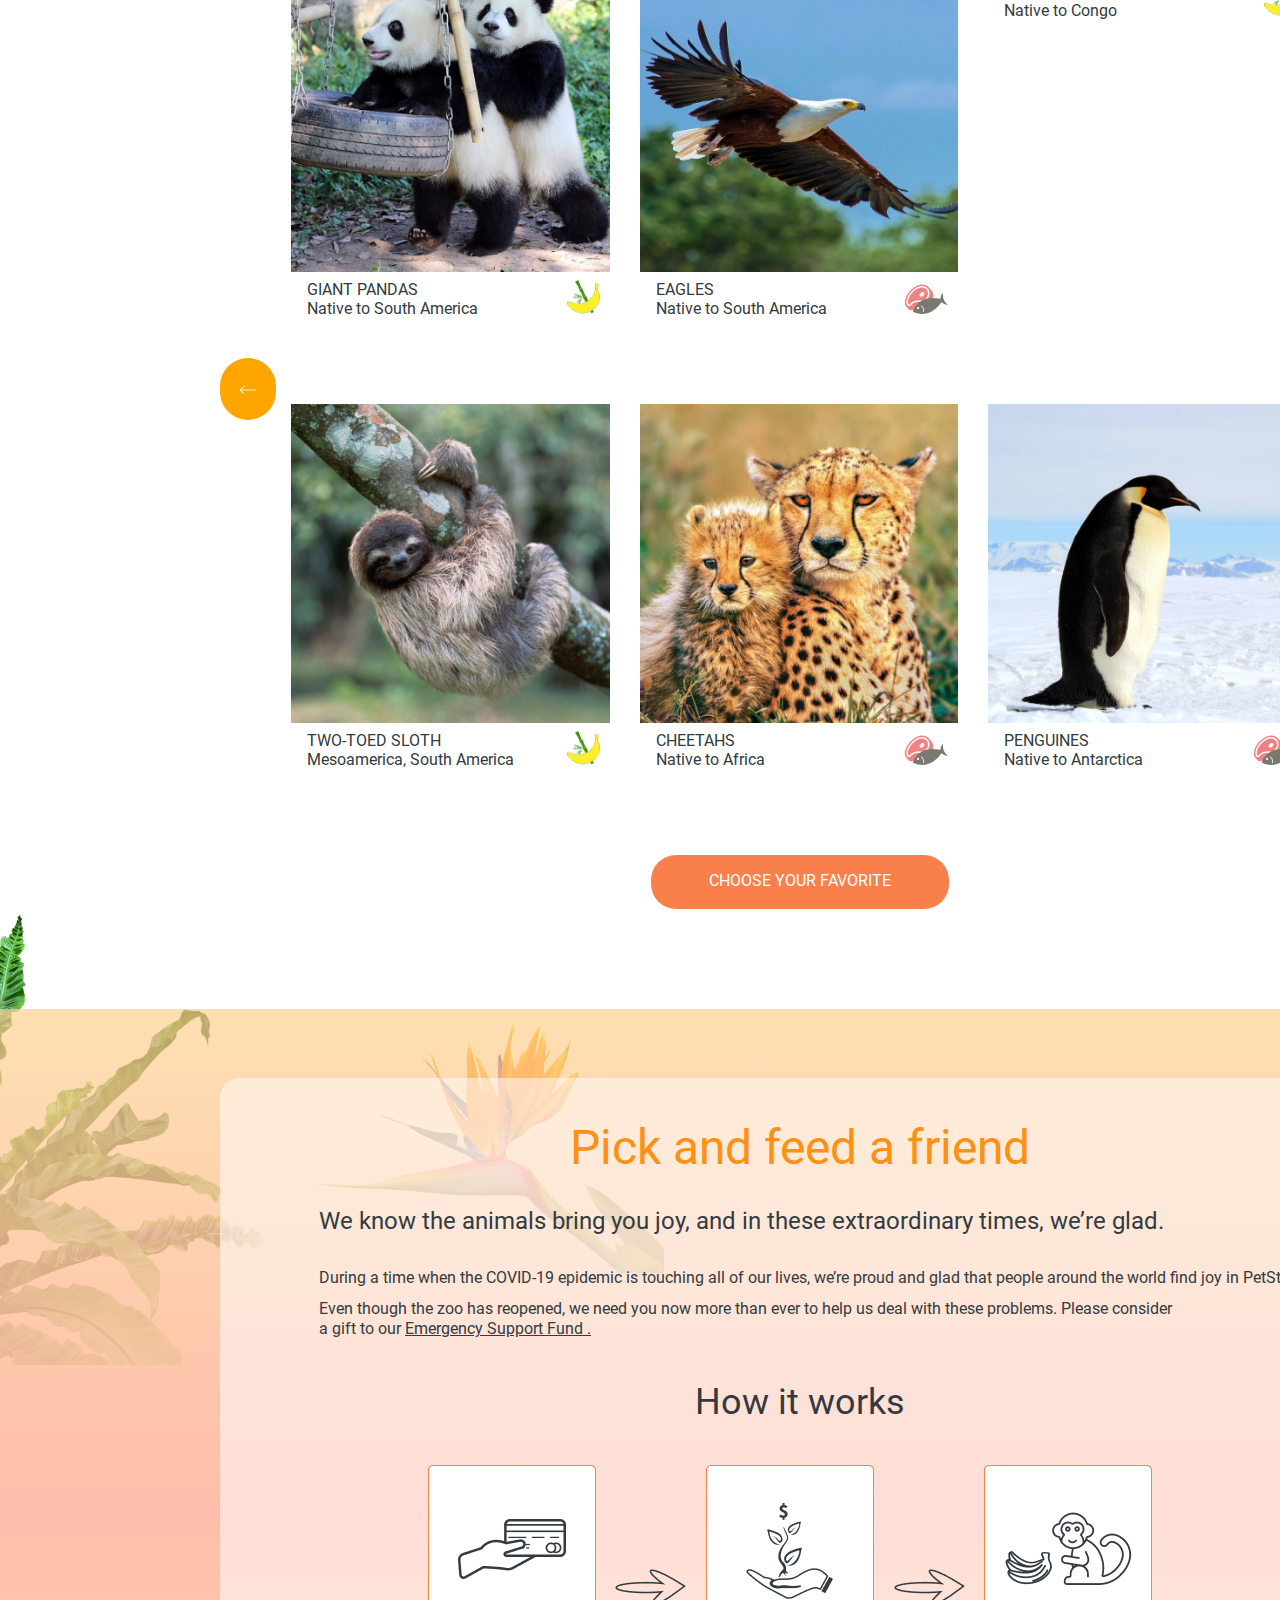
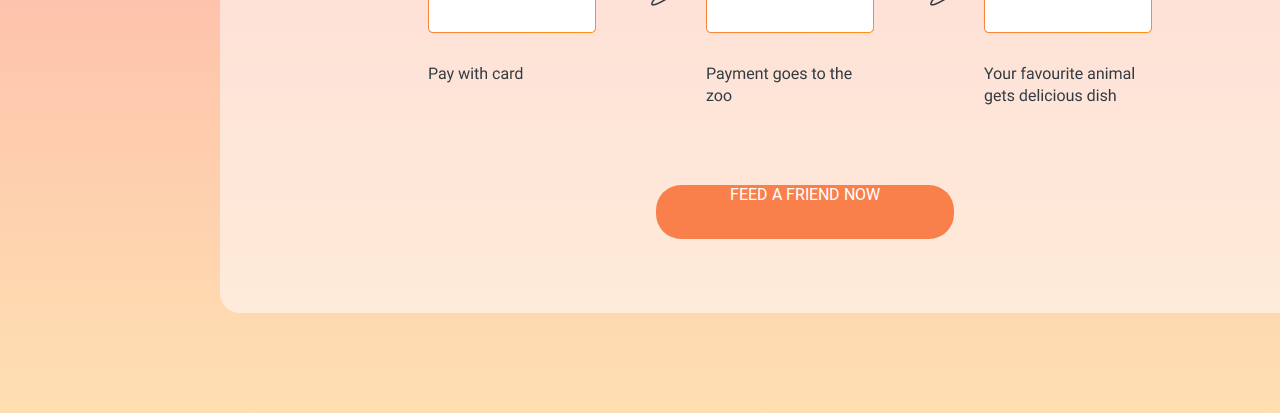
==== commit d08214a2: "feat: add section forth" ====
--- a/pages/main/index.html
+++ b/pages/main/index.html
@@ -58,13 +58,13 @@
                     <h2 class="introduction-title subtitle">Watch your <span class="yellow-text">favorite</span> animal online
                     </h2>                  
                 </div>
-                <button>
-                    <div class="button-common button-first">
-                        <div class="button-inner">
-                            <p class="button-text-section-first">watсh online</p>
-                        </div>    
-                    </div>
-                </button>
+                <div class="button-common button-first">
+                    <div class="button-inner">
+                        <p class="button-text-section-first">watсh online</p>
+                    </div>    
+                </div>
+                    
+                
 
                 
                 
@@ -95,9 +95,17 @@
                     </div>
                 </div>
             </div>
-        </section>
-
+            <img src="../../assets/images/flower_foto1.png" alt="flowers1" class="flowers1">
+             
+        </section>
+
+        <!--section third-->
         <section class="section-third">
+            <button class="circle-button left-button">
+                <a href="#">
+                    <img src="../../assets/icons/arrow left.png" alt="arrow left">
+                </a> 
+            </button>
             <div class="pets">
                 <div class="pets-cards">
                     <figure>
@@ -167,22 +175,66 @@
                     </figure>
                 </div>           
             </div>
-        </section>
-
-        <button>
-            <div class="button-common button-second">
-                <div class="button-inner">
-                    <p class="button-text-section-third">choose your favorite</p>
-                </div>    
-            </div>
-        </button>
-
+            <button class="circle-button right-button">
+                <a href="#">
+                    <img src="../../assets/icons/arrow right.png" alt="arrow right">
+                </a>
+            </button>
+        </section>
+
+        <img src="../../assets/images/flower_foto2.png" alt="flower2">
+        <div class="button-common button-second">
+            <div class="button-inner">
+                <p class="button-text-section-third">choose your favorite</p>
+            </div>    
+        </div>
+        <img src="../../assets/images/flower_foto3.png" alt="flower3">
+        
+        
+        <!--section forth-->
         <section class="section-forth">
-            <div></div>
-        </section>
-
+            <div class="pick-and-feed">
+                <div class="box-text">
+                    <h2 class="title-of-pick-and-feed">Pick and feed a friend</h2>
+                    <p class="definition1">We know the animals bring you joy, and in these extraordinary times, we’re glad.</p>
+                    <p class="definition2">During a time when the COVID-19 epidemic is touching all of our lives, we’re proud and glad that people around the world find joy in PetStory.</p>
+                    <p class="definition3">Even though the zoo has reopened, we need you now more than ever to help us deal with these problems. Please consider a gift to our <a src="../donate/index.html" class="link-donate">Emergency Support Fund .</a></p>
+                </div>
+                <div class="how-it-works">
+                    <p class="subtitle-how-it-works">How it works</p>
+                    <div class="step-cards">
+                        <figure>
+                            <img src="../../assets/icons/card1.png" alt="Pay with card">
+                        </figure>
+                        <figure>
+                            <img src="../../assets/icons/Vector.png" alt="vector">
+                        </figure>
+                        <figure>
+                            <img src="../../assets/icons/card2.png" alt="Payment goes to the zoo">
+                        </figure>
+                        <figure>
+                            <img src="../../assets/icons/Vector.png" alt="vector">
+                        </figure>
+                        <figure>
+                            <img src="../../assets/icons/card3.png" alt="Your favourite animal gets delicious dish">
+                        </figure>
+                        <figure>
+                    </div>
+                    <div class="button-common button-third">
+                        <div class="button-inner">
+                            <p class="button-text-section-forth">Feed a friend now</p>
+                        </div>    
+                    </div>
+    
+                </div>
+            </div>
+                
+        </section>
+        
+        <!--section fifth-->
         <section class="section-fifth">
-            <div></div>
+            <div>
+            </div>
         </section>
 
     </main>
--- a/pages/main/style.css
+++ b/pages/main/style.css
@@ -632,11 +632,20 @@
     margin: 16px 5px 1px;
 }
 
-.introduction-button:hover, .introduction-button:focus {
+.button-text-section-first {
+    text-align: center;
+}
+
+.button-common:hover, .button-common:focus {
     opacity: 0.7;
 }
 
 /* section-second style*/
+
+.section-second {
+    display: flex;
+    flex-direction: row;
+}
 
 .wrapper-section-second {
     max-width: 1161px;
@@ -645,7 +654,6 @@
     display: grid;
     grid-template-columns: repeat(2, 1fr);
     grid-column-gap: 87px;margin-bottom: 160px;
-
 }
 
 .column-first {
@@ -693,7 +701,7 @@
     margin-bottom: 3px;
 }
 
-/* Pets styles */
+/* Section third styles */
 
 .section-third {
     max-width: 1158px;
@@ -701,6 +709,22 @@
     margin-left: 220px;
     margin-right: 222px;
     margin-bottom: 80px;
+    display: flex;
+    flex-direction: row;
+    align-items: center;
+    justify-content: space-between;
+}
+
+.circle-button {
+    width: 62px;
+    height: 62px;
+    background: orange;
+    border-radius: 50px;
+    border: 0;
+}
+
+.left-button {
+    margin-right: 15px;
 }
 
 .pets-cards {
@@ -719,8 +743,121 @@
     margin: 8px 10px 14px 16px;
 }
 
+.pet-name {
+    font-weight: 500px;
+}
+
 .button-second {
     position:absolute;
     left: 651px;
-    top: 2455px;
+    top: 2455px;  
+}
+
+.button-text-section-third {
+    text-align: center;
+}
+
+.right-button {
+    margin-left: 15px;
+}
+
+/* section-forth */
+
+.section-forth {
+    position: absolute;
+    top: 2609px;
+    width: 1600px;
+    height: 1004px;
+    
+    background: linear-gradient(rgba(254, 210, 144, 0.7),
+    #FEBDAB,
+    rgba(254, 210, 144, 0.7));   
+}
+
+.pick-and-feed {
+    width: 1160px;
+    height: 835px;
+    background:#FDFDFF85;
+    margin: 69px 220px 100px;
+    border-radius: 20px;
+
+}
+/*
+.box-text {
+       
+} */  
+
+.title-of-pick-and-feed {
+    padding-left: 350px;
+    padding-top: 41px;
+    padding-right: 347px;
+    padding-bottom: 30px;
+    font-size: 48px;
+    line-height: 57.6px;
+    line-height: 120%;
+    /*text-align: center;*/
+    color: #FE9013;
+    vertical-align: center; 
+}
+
+.definition1 {
+    width: 1061px;
+    height: 21px;
+    font-size: 24px;
+    line-height: 28.8px;
+    /*text-align: left;*/
+    padding-left: 99px;
+    margin-bottom: 40px;
+
+}
+
+.definition2 {
+    width: 100%;
+    height: 21px;
+    
+    font-size: 16px;
+    line-height: 20.8px;
+    padding-left: 99px;
+    padding-right: 0;
+    margin-bottom: 10px;
+    font-weight: 500px;
+}
+
+.definition3 {
+    width: 100%;
+    height: 42px;
+    font-size: 16px;
+    line-height: 20.8px;
+    padding-left: 99px;
+    padding-right: 198px;
+    padding-bottom: 80px;
+}
+
+.link-donate {
+    text-decoration: underline;
+}
+
+.subtitle-how-it-works{
+    font-size: 36px;
+    line-height: 46.8px;
+    text-align: center;
+    padding-bottom: 40px;
+    
+}
+
+.step-cards {
+    display: flex;
+    align-items: center;
+    justify-content: space-around;
+    margin-left: 198px;
+    margin-right: 198px;
+    margin-bottom: 76px;
+}
+
+.button-third {
+    margin-left: 436px;
+}
+
+.button-text-section-forth {
+    text-align: center;
 }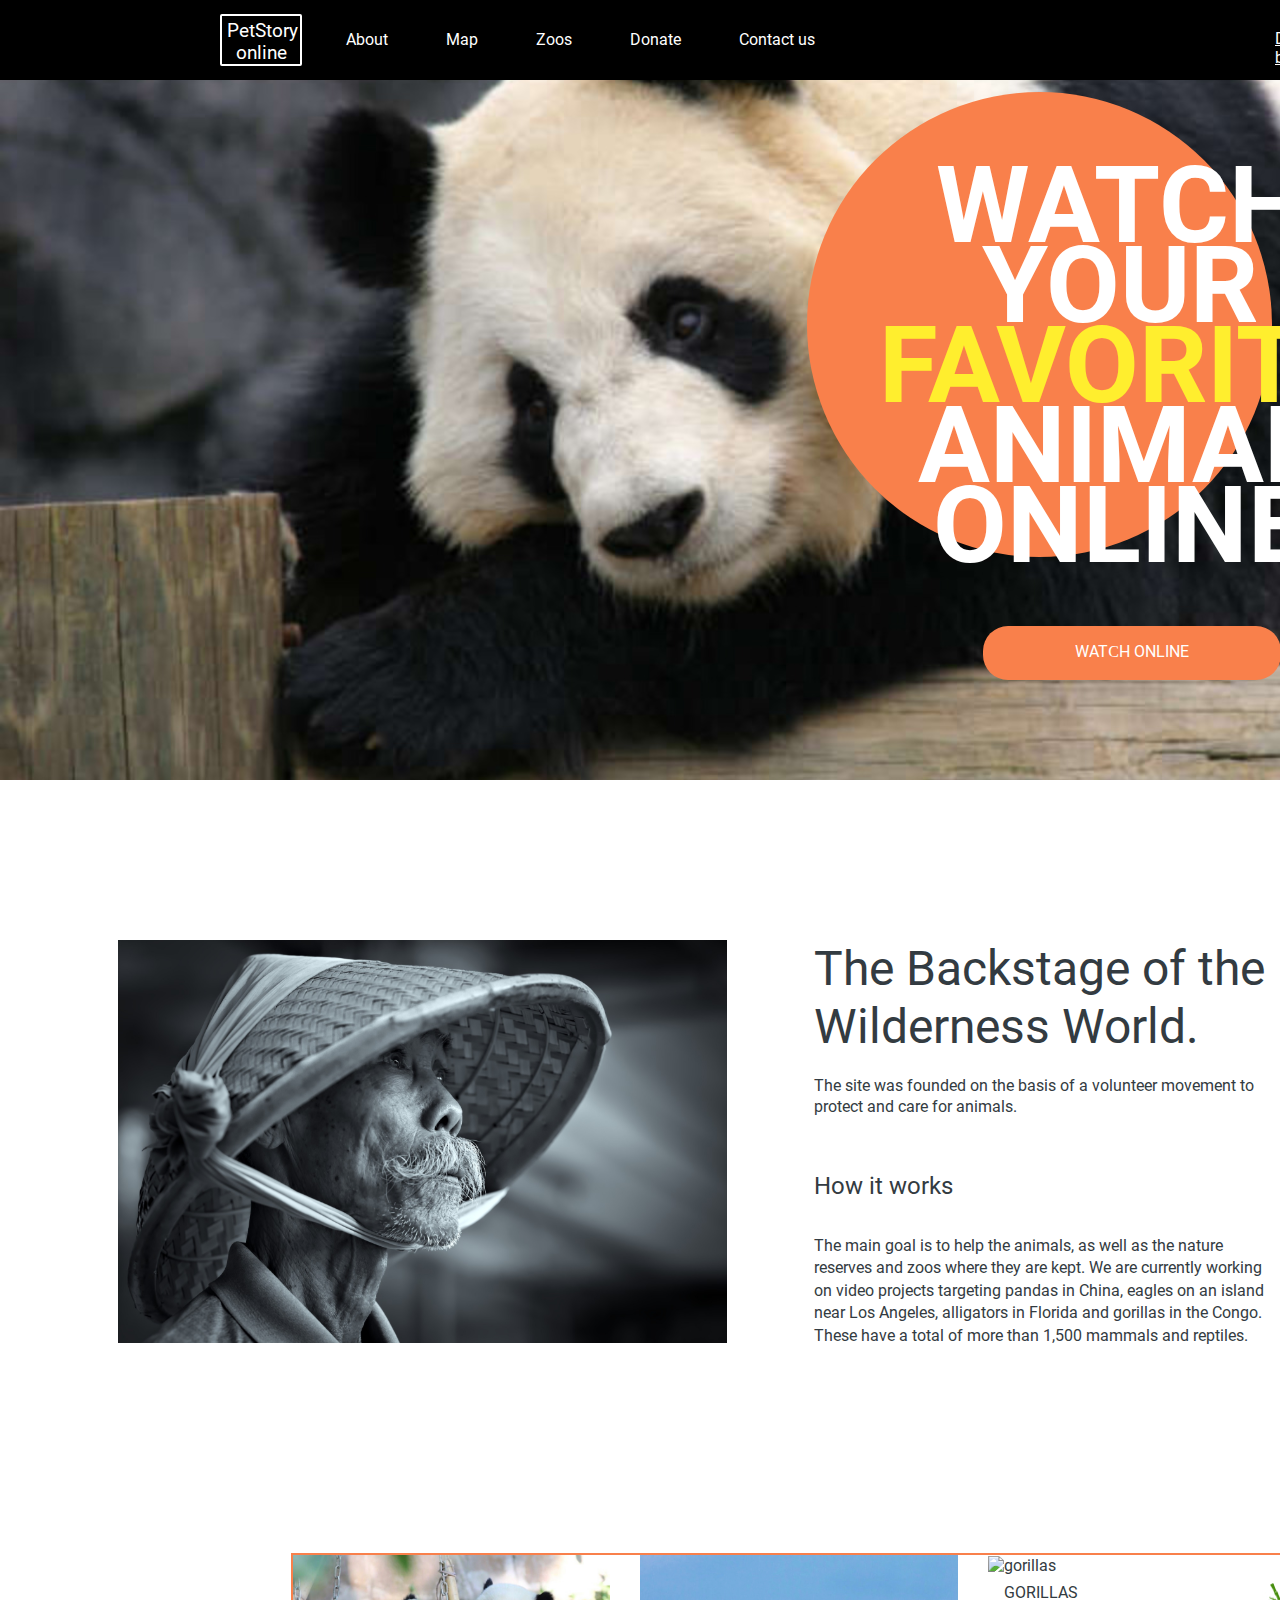
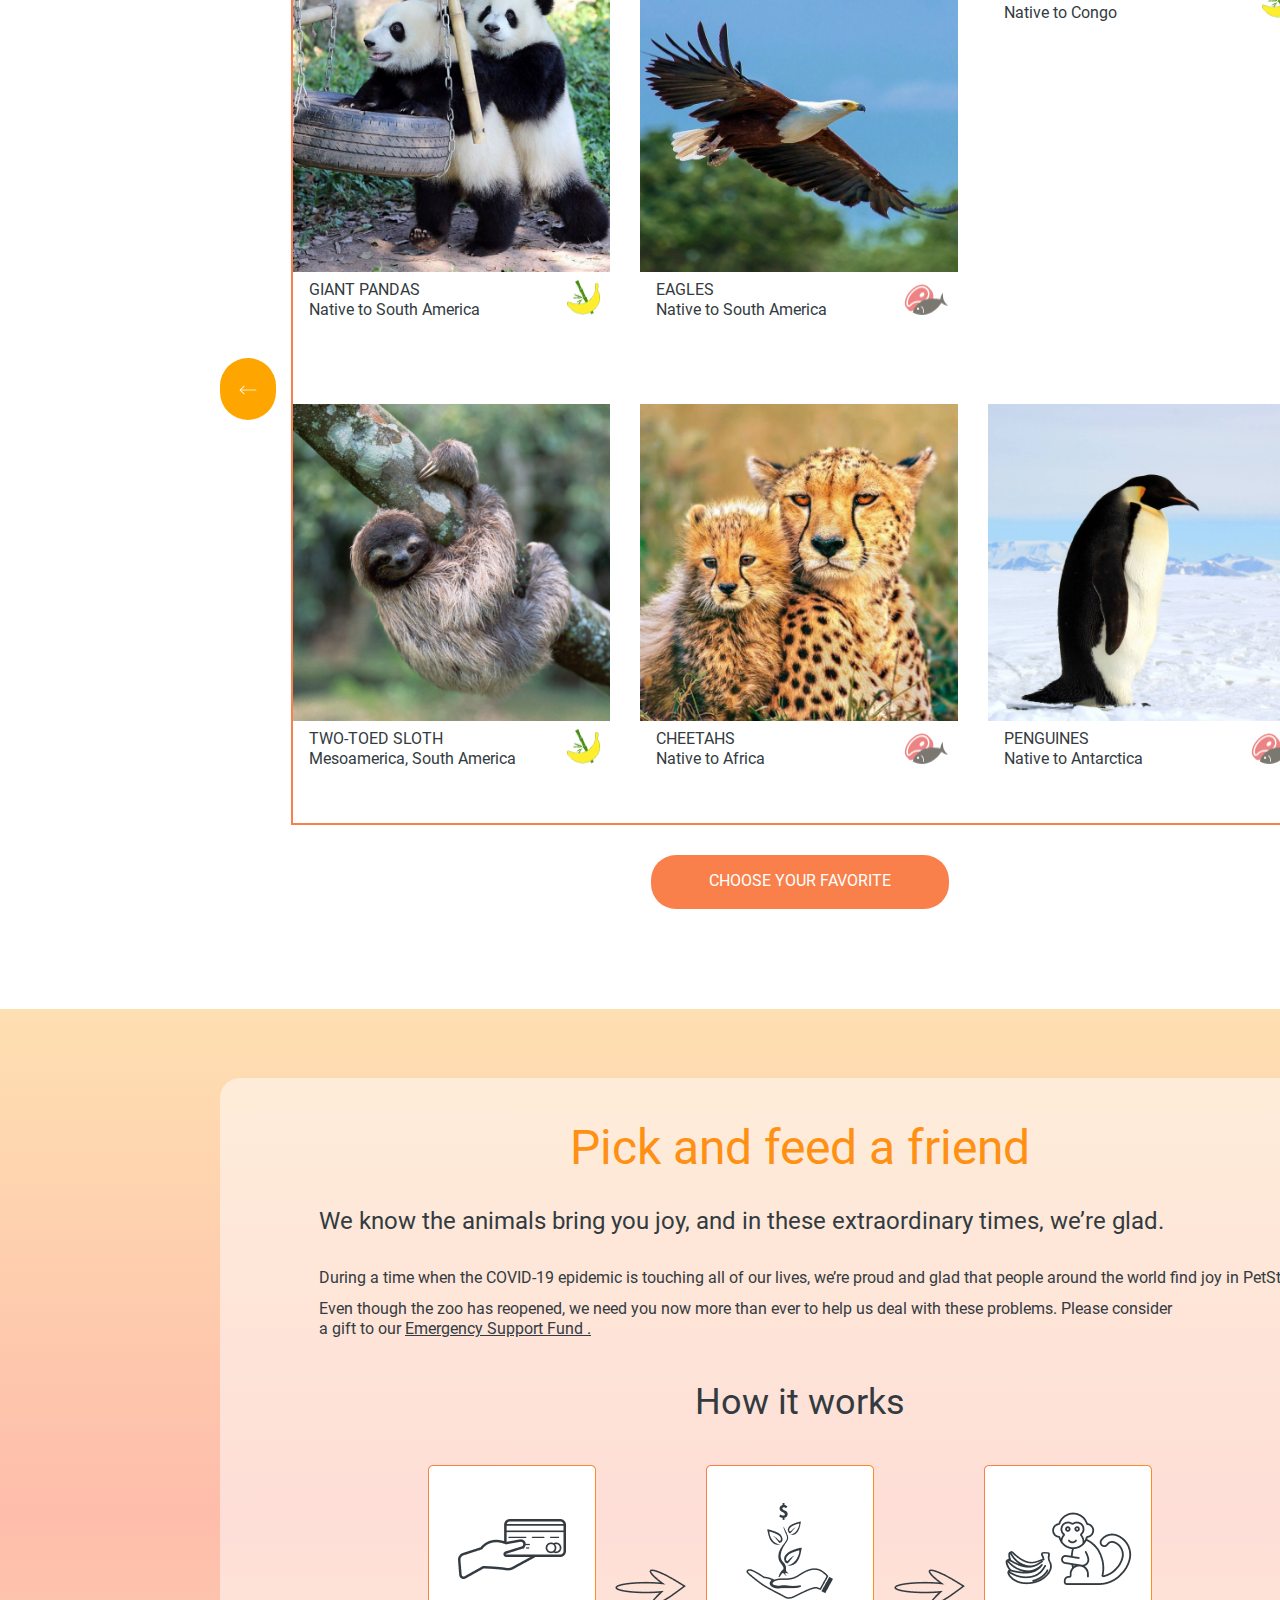
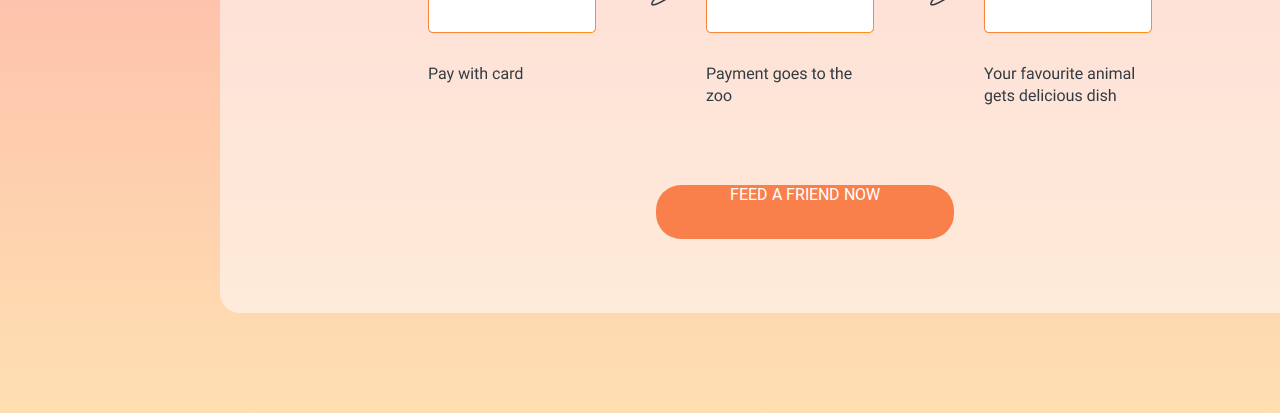
==== commit fa848b34: "feat: add img flowers" ====
--- a/pages/main/index.html
+++ b/pages/main/index.html
@@ -108,8 +108,8 @@
             </button>
             <div class="pets">
                 <div class="pets-cards">
-                    <figure>
-                        <img src="../../assets/images/foto-card1-pandas.jpg" alt="2 pandas">
+                    <figure class="pet-card">
+                        <img src="../../assets/images/foto-card1-pandas.jpg" alt="2 pandas" class="pet-img">
                         <div class="description">
                             <figcaption>
                                 <p class="pet-name">GIANT PANDAS</p>
@@ -120,7 +120,7 @@
                     </figure>
 
                     <figure>
-                        <img src="../../assets/images/foto-card2-eagle.jpg" alt="eagle">
+                        <img src="../../assets/images/foto-card2-eagle.jpg" alt="eagle" class="pet-img">
                         <div class="description">
                             <figcaption>
                                 <p class="pet-name">EAGLES</p>
@@ -131,7 +131,7 @@
                     </figure>
 
                     <figure>
-                        <img src="../../assets/images/foto-card3-gorillas.svg" alt="gorillas">
+                        <img src="../../assets/images/foto-card3-gorillas.svg" alt="gorillas" class="pet-img">
                         <div class="description">
                             <figcaption>
                                 <p class="pet-name">GORILLAS</p>
@@ -142,7 +142,7 @@
                     </figure>
 
                     <figure>
-                        <img src="../../assets/images/foto-card4-two toed sloth.jpg" alt="two toed sloth">
+                        <img src="../../assets/images/foto-card4-two toed sloth.jpg" alt="two toed sloth" class="pet-img">
                         <div class="description">
                             <figcaption>
                                 <p class="pet-name">TWO-TOED SLOTH</p>
@@ -153,7 +153,7 @@
                     </figure>
 
                     <figure>
-                        <img src="../../assets/images/foto-card5-cheetahs.jpg" alt="cheetahs">
+                        <img src="../../assets/images/foto-card5-cheetahs.jpg" alt="cheetahs" class="pet-img">
                         <div class="description">
                             <figcaption>
                                 <p class="pet-name">CHEETAHS</p>
@@ -164,7 +164,7 @@
                     </figure>
 
                     <figure>
-                        <img src="../../assets/images/foto-card6-penguin.jpg" alt="penguin">
+                        <img src="../../assets/images/foto-card6-penguin.jpg" alt="penguin" class="pet-img">
                         <div class="description">
                             <figcaption>
                                 <p class="pet-name">PENGUINES</p>
@@ -182,14 +182,11 @@
             </button>
         </section>
 
-        <img src="../../assets/images/flower_foto2.png" alt="flower2">
         <div class="button-common button-second">
             <div class="button-inner">
                 <p class="button-text-section-third">choose your favorite</p>
             </div>    
-        </div>
-        <img src="../../assets/images/flower_foto3.png" alt="flower3">
-        
+        </div>      
         
         <!--section forth-->
         <section class="section-forth">
@@ -232,11 +229,8 @@
         </section>
         
         <!--section fifth-->
-        <section class="section-fifth">
-            <div>
-            </div>
-        </section>
-
+        <section class="section-fifth"></section>
+        
     </main>
     <footer>
 
--- a/pages/main/style.css
+++ b/pages/main/style.css
@@ -483,7 +483,7 @@
     top: 14px;
     width: 82px;
     height: 52px;
-    radius: 2px;
+    border-radius: 2px;
     /*padding: 14px 0;*/
     border: 1px;
     border-width:2px;
@@ -499,7 +499,7 @@
     font-size: 19.01px;
     line-height: 23px;
     line-height: 120%;
-    align: center;
+    text-align: center;
     vertical-align: top;
     padding: 3.55px 4.75px;
     color:#FFFFFF;
@@ -696,7 +696,7 @@
     font-size: 16px;
     line-height: 22px; 
     line-height: 140%;
-    align: left;
+    text-align: left;
     vertical-align: top;
     margin-bottom: 3px;
 }
@@ -723,6 +723,10 @@
     border: 0;
 }
 
+.circle-button:hover {
+    opacity: 0.7;
+}
+
 .left-button {
     margin-right: 15px;
 }
@@ -734,17 +738,32 @@
     display: grid;
     grid-template-columns: repeat(3, 1fr);
     grid-gap:30px;
-}
-
+    border: 2px solid #F9804B;
+}
+
+.pet-img:hover {
+    transform: scale(1.05);
+    transition: 0.15s;
+
+}
 .description {
     display: flex;
     flex-direction: row;
     justify-content: space-between;
     margin: 8px 10px 14px 16px;
+    border-width: 2px;
+    border-color:#F9804B;
+    border-radius: 5px;
 }
 
 .pet-name {
     font-weight: 500px;
+}
+
+.pet-card {
+    border-width: 2px;
+    border-color:#F9804B;
+    border-radius: 5px;
 }
 
 .button-second {
@@ -860,4 +879,40 @@
 
 .button-text-section-forth {
     text-align: center;
-}+}
+
+/* section fifth */
+
+.section-fifth {
+    
+}
+.testimonials {
+    width:1160px;
+    height: 575px;
+    background:#b3d4fc;
+    margin-top: 140px;
+}
+
+/* Flowers */
+/*
+.flower1 {
+    position: absolute;
+    height: 605px;
+    left: 1400px;
+    top: 792px;
+}
+
+.flower2 {
+    position: absolute;
+    height: 460px;
+    left: -588px;
+    top: 2149px;
+}
+
+.flower3 {
+    position: absolute;
+    height: 275px;
+    left: 1600px;
+    top: 2334px;
+}
+*/